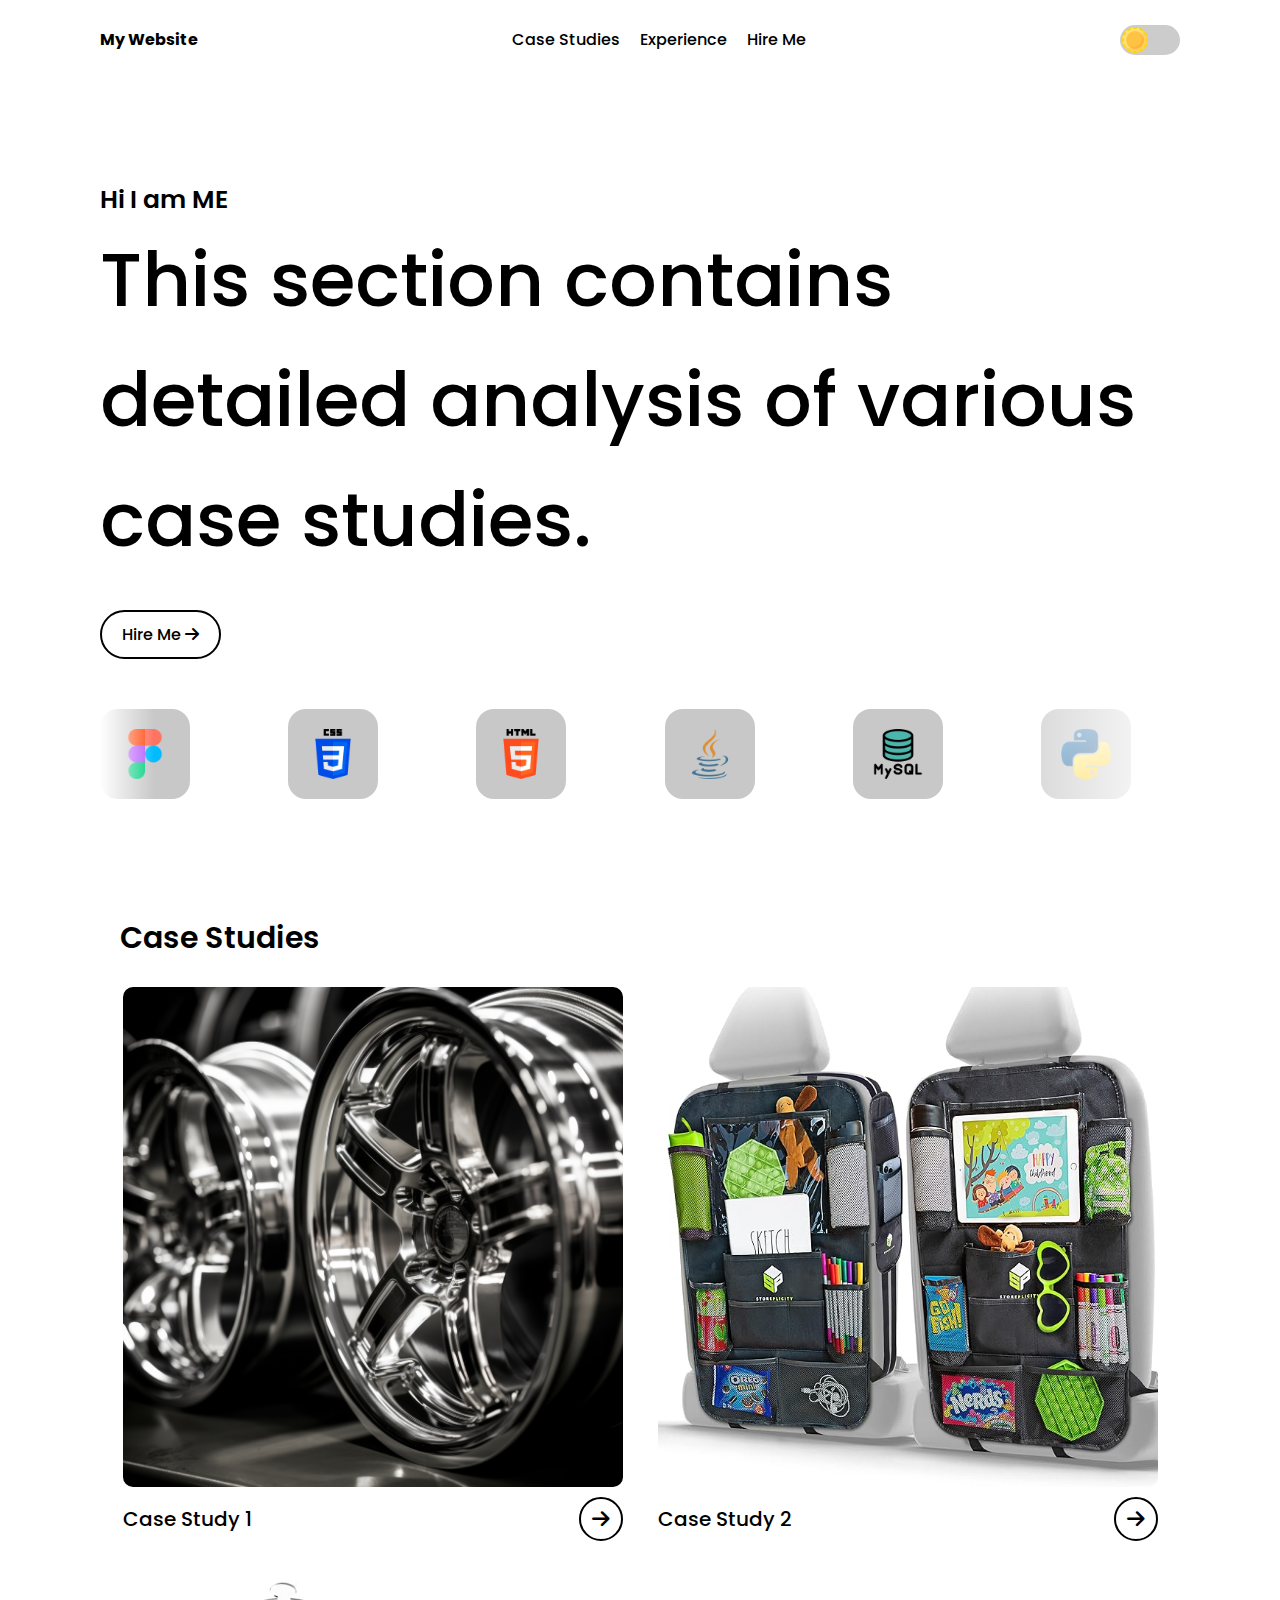
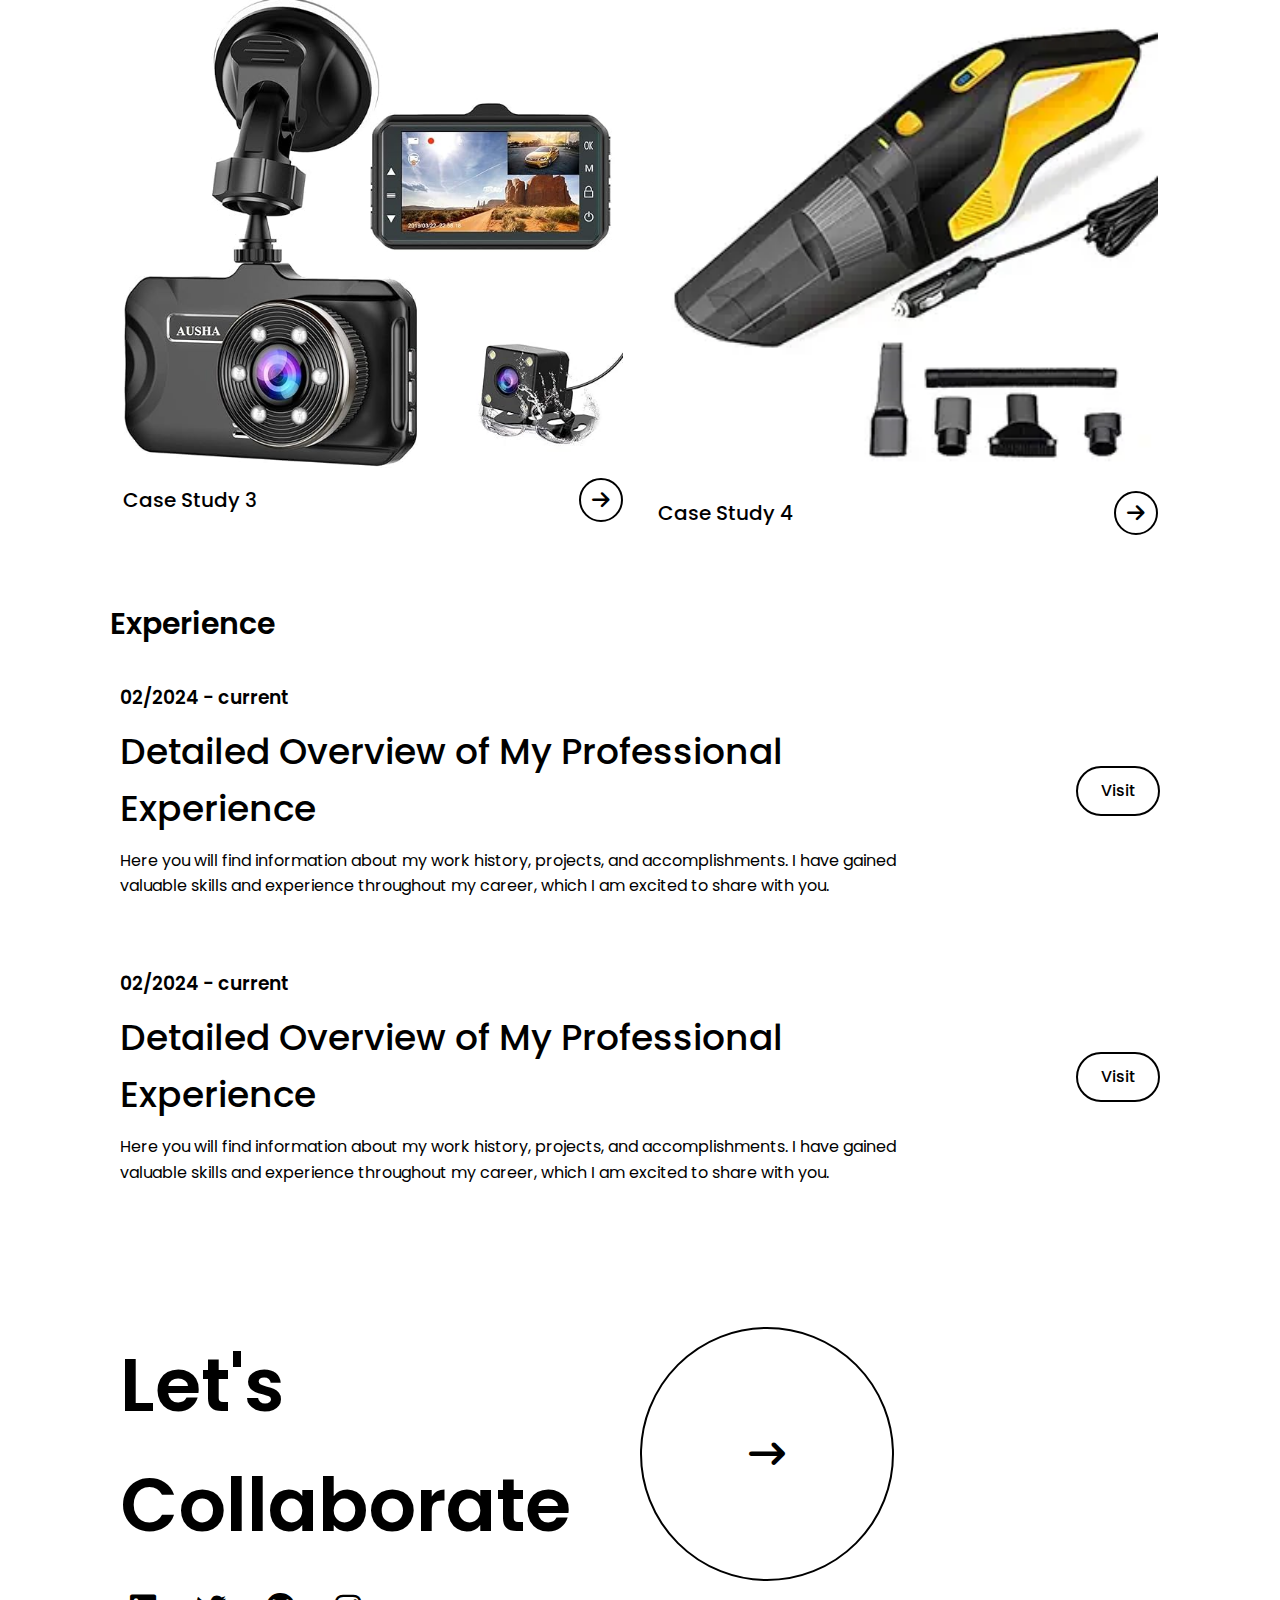
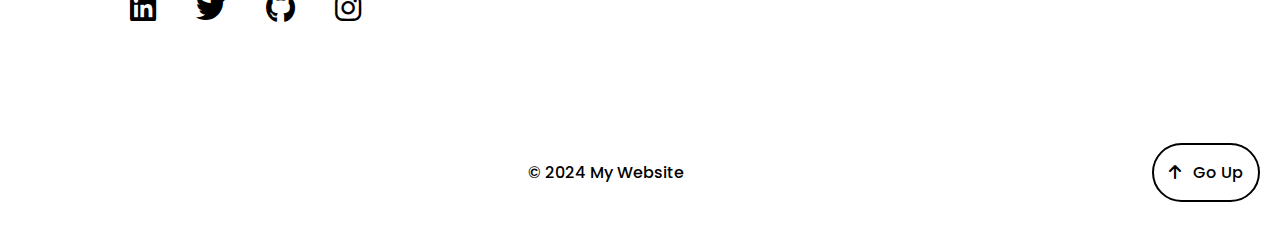
==== index.html @ f8a13e96 "Initial Commit" ====
<!DOCTYPE html>
<html lang="en">
<head>
    <meta charset="UTF-8">
    <meta name="viewport" content="width=device-width, initial-scale=1.0">
    <title>My Website</title>
    <link rel="stylesheet" href="/assets/style.css">
    <!-- Google Fonts -->
    <link rel="preconnect" href="https://fonts.googleapis.com">
    <link rel="preconnect" href="https://fonts.gstatic.com" crossorigin>
    <link href="https://fonts.googleapis.com/css2?family=Poppins:wght@100;200;300;400;500;600;700;800;900&display=swap" rel="stylesheet">
    <!-- Font Awesome -->
    <link rel="stylesheet" href="https://cdnjs.cloudflare.com/ajax/libs/font-awesome/6.0.0-beta3/css/all.min.css">
</head>
<body class="poppins-regular">
    <header>
        <nav>
            <div class="logo-name poppins-bold">
                <p>My Website</p>
            </div>
            <ul>
                <li><a href="/#case-studies" class="poppins-medium">Case Studies</a></li>
                <li><a href="/#experience" class="poppins-medium">Experience</a></li>
                <li><a href="/#hire-me" class="poppins-medium">Hire Me</i></a></li>
            </ul>
            <div class="toggle">
                <input type="checkbox" id="mode-toggle" class="toggle__input">
                <label for="mode-toggle" class="toggle__label"></label>
            </div>
        </nav>
    </header>
    <main class="homepage" id="homepage">
        <!-- Section 1 -->
        <section id="banner" class="banner">
            <h2 class="poppins-semibold">Hi I am ME</h2>
            <h1 class="poppins-medium">This section contains detailed analysis of various case studies.</h1>
            <button>Hire Me  <i class="fas fa-arrow-right"></i></button>
            <div class="carousel">
                <div class="carousel-images">
                    <img src="assets/images/figma.png" alt="Image 1">
                    <img src="assets/images/css-3.png" alt="Image 1">
                    <img src="assets/images/html-5.png" alt="Image 1">
                    <img src="assets/images/java.png" alt="Image 1">
                    <img src="assets/images/mysql.png" alt="Image 1">
                    <img src="assets/images/python.png" alt="Image 1">

                    <!-- duplicate -->
                    <img src="assets/images/figma.png" alt="Image 1">
                    <img src="assets/images/css-3.png" alt="Image 1">
                    <img src="assets/images/html-5.png" alt="Image 1">
                    <img src="assets/images/java.png" alt="Image 1">
                    <img src="assets/images/mysql.png" alt="Image 1">
                    <img src="assets/images/python.png" alt="Image 1">
                </div>
        </section>

        <!-- Section 2 -->
        <section id="case-studies" class="case-studies">
            <h2 class="poppins-semibold">Case Studies</h2>
            <div class="case-study-grid">
                <div class="case-study">
                    <img src="assets/images/Product1.jpg" alt="Case Study 1">
                    <div class="case-study-info">
                        <a href="case-study1.html" class="case-study-link">Case Study 1</a>
                        <a href="case-study1.html" class="case-study-arrow"><i class="fas fa-arrow-right"></i></a>
                    </div>
                </div>
                <div class="case-study">
                    <img src="assets/images/Product2.jpg" alt="Case Study 2">
                    <div class="case-study-info">
                        <a href="case-study2.html" class="case-study-link">Case Study 2</a>
                        <a href="case-study2.html" class="case-study-arrow"><i class="fas fa-arrow-right"></i></a>
                    </div>
                </div>
                <div class="case-study">
                    <img src="assets/images/Product3.jpg" alt="Case Study 3">
                    <div class="case-study-info">
                        <a href="case-study3.html" class="case-study-link">Case Study 3</a>
                        <a href="case-study3.html" class="case-study-arrow"><i class="fas fa-arrow-right"></i></a>
                    </div>
                </div>
                <div class="case-study">
                    <img src="assets/images/Product4.webp" alt="Case Study 4">
                    <div class="case-study-info">
                        <a href="case-study4.html" class="case-study-link">Case Study 4</a>
                        <a href="case-study4.html" class="case-study-arrow"><i class="fas fa-arrow-right"></i></a>
                    </div>
                </div>
            </div>
        </section>
        
        <!-- Section 3 -->
        <section id="experience" class="experience">
            <h2 class="poppins-semibold">Experience</h2>
        
            <!-- Experience 1 -->
            <div class="experience-content">
                <div class="experience-text">
                    <h3 class="poppins-semibold">02/2024 - current</h3>
                    <h1 class="poppins-medium">Detailed Overview of My Professional Experience</h1>
                    <p class="poppins-regular">Here you will find information about my work history, projects, and accomplishments. I have gained valuable skills and experience throughout my career, which I am excited to share with you.</p>
                </div>
                <a href="#visit" class="visit-button">Visit <i class="fas fa-arrow-right"></i></a>
            </div>
        
            <!-- Experience 2 -->
            <div class="experience-content">
                <div class="experience-text">
                    <h3 class="poppins-semibold">02/2024 - current</h3>
                    <h1 class="poppins-medium">Detailed Overview of My Professional Experience</h1>
                    <p class="poppins-regular">Here you will find information about my work history, projects, and accomplishments. I have gained valuable skills and experience throughout my career, which I am excited to share with you.</p>
                </div>
                <a href="#visit" class="visit-button">Visit <i class="fas fa-arrow-right"></i></a>
            </div>
        </section>
        
        <!-- Section 4 -->
        <section id="hire-me">
            <div class="hire-me-container">
                <div class="hire-me-content">
                    <h1 class="poppins-semibold">Let's Collaborate</h1>
                    <div class="social-links">
                        <a href="#" class="social-link"><i class="fab fa-linkedin"></i></a>
                        <a href="#" class="social-link"><i class="fab fa-twitter"></i></a>
                        <a href="#" class="social-link"><i class="fab fa-github"></i></a>
                        <a href="#" class="social-link"><i class="fab fa-instagram"></i></a>
                    </div>
                </div>
                <a href="#contact" class="circle-link">
                    <div class="circle-content">
                        <span class="rotating-arrow"><i class="fa-solid fa-arrow-right-long"></i></span>
                        <span class="hire-me-text">Hire Me</span>
                    </div>
                </a>
            </div>
        </section>

    </main>
    <footer>
        <div class="footer-content">
            <p class="poppins-medium">&copy; 2024 My Website</p>
            <button class="go-up-button" onclick="scrollToTop()">
                <i class="fas fa-arrow-up"></i> Go Up
            </button>
        </div>
    </footer>
    
    <script src="/assets/script.js"></script> 
</body>
</html>
---- assets/style.css ----
:root {
    --background-light: #ffffff;
    --text-light: #000000;
    --background-dark: #000000;
    --text-dark: #ffffff;
    --header-footer-light: #ffffff;
    --header-footer-dark: #000000;
    /* --neutral: rgb(220, 220, 220); */
    --neutral: #C8C8C8;
}

body {
    font-family: 'Poppins', Arial, sans-serif;
    line-height: 1.6;
    margin: 0 auto; /* Corrected margin syntax */
    padding: 0;
    background-color: var(--background-light);
    color: var(--text-light);
    transition: background-color 0.3s ease, color 0.3s ease;
}

body.dark-mode {
    background-color: var(--background-dark);
    color: var(--text-dark);
}

header, footer {
    background-color: var(--header-footer-light);
    color: var(--text-light);
    padding: 20px 0;
    text-align: center;
    transition: background-color 0.3s ease, color 0.3s ease;
}

body.dark-mode header,
body.dark-mode footer {
    background-color: var(--header-footer-dark);
    color: var(--text-dark);
}

nav {
    display: flex;
    align-items: center;
    justify-content: space-between;
    padding: 5px 100px;
}

nav ul {
    list-style: none;
    padding: 0;
    margin: 0;
    display: flex;
}

nav ul li {
    margin: 0 10px;
}

nav ul li a {
    color: var(--text-light);
    text-decoration: none;
    transition: color 0.3s ease;
}

body.dark-mode nav ul li a {
    color: var(--text-dark);
}

.toggle {
    position: relative;
    display: inline-block;
}

.toggle__input {
    display: none;
}

.toggle__label {
    display: block;
    width: 60px;
    height: 30px;
    background-color: #ccc;
    border-radius: 99px;
    cursor: pointer;
    transition: background-color 0.3s ease;
   
}

body.dark-mode .toggle__label {
    background-color: #555;
}

.toggle__label::after {
    content: '';
    position: absolute;
    top: 2px;
    left: 2px;
    width: 26px;
    height: 26px;
    background-color: #ffffff;
    border-radius: 50%;
    transition: left 0.1s ease;
}

.toggle__input:checked + .toggle__label::after {
    left: 32px;
}

/* Footer */
/* footer {
    background-color: var(--header-footer-light);
    color: var(--text-light);
    text-align: center;
    padding: 10px 0;
    bottom: 0;
    width: 100%;
    transition: background-color 0.3s ease, color 0.3s ease;
}

body.dark-mode footer {
    background-color: var(--header-footer-dark);
    color: var(--text-dark);
} */


footer {
    background-color: var(--header-footer-light);
    color: var(--text-light);
    padding: 10px 20px;
    width: 100%;
    transition: background-color 0.3s ease, color 0.3s ease;
    display: flex;
    justify-content: center;
    align-items: center;
}

.footer-content {
    width: 100%;
    display: flex;
    justify-content: space-between;
    align-items: center;
    max-width: 1200px; /* Set a max-width for better layout */
}

p {
    margin: 0;
    flex-grow: 1; /* Allow the text to take up available space */
    text-align: center; /* Center the text within the space */
}

.go-up-button {
    font-family: 'Poppins', sans-serif;
    font-weight: 500;
    font-size: 16px;
    color: var(--text-light); /* Text color */
    background-color: var(--background-light); /* Background color */
    border: 2px solid var(--text-light); /* Border color */
    border-radius: 80px;
    padding: 15px;
    cursor: pointer;
    transition: background-color 0.3s ease, color 0.3s ease, border-color 0.3s ease, transform 0.2s ease;
}

.footer-content i{
    margin-right: 8px; 
}

.go-up-button:hover {
    background-color: var(--text-light); /* Background color on hover */
    color: var(--background-light); /* Text color on hover */
    border-color: var(--text-light); /* Border color on hover */
    transform: scale(1.05);
}

body.dark-mode footer {
    background-color: var(--header-footer-dark);
    color: var(--text-dark);
}

body.dark-mode .go-up-button {
    color: var(--text-dark); /* Text color in dark mode */
    background-color: var(--background-dark); /* Background color in dark mode */
    border: 2px solid var(--text-dark); /* Border color in dark mode */
}

body.dark-mode .go-up-button:hover {
    background-color: var(--text-dark); /* Background color on hover in dark mode */
    color: var(--background-dark); /* Text color on hover in dark mode */
    border-color: var(--text-dark); /* Border color on hover in dark mode */
}

/* Font Styles */
.poppins-thin {
    font-family: "Poppins", sans-serif;
    font-weight: 100;
    font-style: normal;
  }
  
  .poppins-extralight {
    font-family: "Poppins", sans-serif;
    font-weight: 200;
    font-style: normal;
  }
  
  .poppins-light {
    font-family: "Poppins", sans-serif;
    font-weight: 300;
    font-style: normal;
  }
  
  .poppins-regular {
    font-family: "Poppins", sans-serif;
    font-weight: 400;
    font-style: normal;
  }
  
  .poppins-medium {
    font-family: "Poppins", sans-serif;
    font-weight: 500;
    font-style: normal;
  }
  
  .poppins-semibold {
    font-family: "Poppins", sans-serif;
    font-weight: 600;
    font-style: normal;
  }
  
  .poppins-bold {
    font-family: "Poppins", sans-serif;
    font-weight: 700;
    font-style: normal;
  }
  
  .poppins-extrabold {
    font-family: "Poppins", sans-serif;
    font-weight: 800;
    font-style: normal;
  }
  
  .poppins-black {
    font-family: "Poppins", sans-serif;
    font-weight: 900;
    font-style: normal;
  }
  
  .poppins-thin-italic {
    font-family: "Poppins", sans-serif;
    font-weight: 100;
    font-style: italic;
  }
  
  .poppins-extralight-italic {
    font-family: "Poppins", sans-serif;
    font-weight: 200;
    font-style: italic;
  }
  
  .poppins-light-italic {
    font-family: "Poppins", sans-serif;
    font-weight: 300;
    font-style: italic;
  }
  
  .poppins-regular-italic {
    font-family: "Poppins", sans-serif;
    font-weight: 400;
    font-style: italic;
  }
  
  .poppins-medium-italic {
    font-family: "Poppins", sans-serif;
    font-weight: 500;
    font-style: italic;
  }
  
  .poppins-semibold-italic {
    font-family: "Poppins", sans-serif;
    font-weight: 600;
    font-style: italic;
  }
  
  .poppins-bold-italic {
    font-family: "Poppins", sans-serif;
    font-weight: 700;
    font-style: italic;
  }
  
  .poppins-extrabold-italic {
    font-family: "Poppins", sans-serif;
    font-weight: 800;
    font-style: italic;
  }
  
  .poppins-black-italic {
    font-family: "Poppins", sans-serif;
    font-weight: 900;
    font-style: italic;
  }
  

/* Section */

.homepage{
    margin: 50px 100px;
}

/* Banner */
section {
    padding: 50px 0;
}

.banner h2{
    margin: 0;
    font-size: 25px;
}

.banner h1{
    font-size: 75px;
    margin: 0;
    max-height: auto;
}

/* Button Base Styles */
button {
    font-family: 'Poppins', sans-serif;
    font-weight: 500;
    font-size: 16px;
    color: var(--text-light); /* Text color */
    background-color: var(--background-light); /* Background color */
    border: 2px solid var(--text-light); /* Border color */
    border-radius: 50px;
    margin: 30px 0;
    padding: 10px 20px;
    cursor: pointer;
    transition: background-color 0.3s ease, color 0.3s ease, border-color 0.3s ease, transform 0.2s ease;
}

/* Hover and Focus Effects */
button:hover {
    background-color: var(--text-light); /* Background color on hover */
    color: var(--background-light); /* Text color on hover */
    border-color: var(--text-light); /* Border color on hover */
    transform: scale(1.05);
    outline: none; /* Remove default outline on focus */
}

/* Dark Mode Styles */
body.dark-mode button {
    color: var(--text-dark); /* Text color in dark mode */
    background-color: var(--background-dark); /* Background color in dark mode */
    border: 2px solid var(--text-dark); /* Border color in dark mode */
}

body.dark-mode button:hover {
    background-color: var(--text-dark); /* Background color on hover in dark mode */
    color: var(--background-dark); /* Text color on hover in dark mode */
    border-color: var(--text-dark); /* Border color on hover in dark mode */
}

.toggle__label::after {
    content: '';
    position: absolute;
    top: 2px;
    left: 2px;
    width: 26px;
    height: 26px;
    border-radius: 50%;
    transition: left 0.1s ease;
    background-image: url('/assets/images/sun.png'); /* Replace with your image path */
    background-size: cover;
    background-position: center;
    background-color: rgb(255, 213, 0);
}

body.dark-mode .toggle__label::after{
    content: '';
    position: absolute;
    top: 2px;
    left: 2px;
    width: 26px;
    height: 26px;
    border-radius: 50%;
    transition: left 0.1s ease;
    background-image: url('/assets/images/moon.png'); /* Replace with your image path */
    background-size: cover;
    background-position: center;
}

/* Adjust the image when the toggle is checked */
.toggle__input:checked + .toggle__label::after {
    left: 32px;
}

/* Carousel Container */
.carousel {
    position: relative;
    overflow: hidden;
    margin: 20px 0;
    width: 100%;
    max-width: 100%;
    height: 100px; /* Adjust height as needed */
}

/* Carousel Container */
.carousel {
    position: relative;
    overflow: hidden;
    width: 100%;
    height: auto; /* Adjust height as needed */
    overflow-x: hidden;
  mask-image: linear-gradient(
    to right,
    hsl(0 0% 0% / 0),
    hsl(0 0% 0% / 1) 5%,
    hsl(0 0% 0% / 1) 80%,
    hsl(0 0% 0% / 0)
  );
}

/* Carousel Images */
.carousel-images {
    display: flex;
    width: 200%; /* Double the width of the viewport */
    animation: scroll-left 10s linear infinite;
    display: flex;
    justify-content: space-between;
    gap: 20px;
}

/* Individual Image */
.carousel-images img {
    width: 50px; /* Adjust size as needed */
    height: 50px;
    padding: 20px;
    border-radius: 20%;
    background-color: var(--neutral);
}


/* Keyframes for Carousel Animation */
@keyframes scroll-left {
    0% {
        transform: translateX(0);
    }
    100% {
        transform: translateX(-50%);
    }
}


/* Case Studies */

#case-studies {
    padding: 20px;
}

.case-studies h2{
    font-size: 30px;
}

.case-study-grid {
    display: flex;
    flex-wrap: wrap;
    gap: 30px;
    justify-content: space-between;
}

.case-study {
    flex: 1 1 calc(50% - 20px); /* 50% width minus gap */
    display: flex;
    flex-direction: column;
    align-items: center;
    text-align: center;
}

.case-study img {
    width: 100%;
    height: auto;
    border-radius: 10px;
    max-width: 500px; /* Limit image size */
}

.case-study-info {
    display: flex;
    justify-content: space-between;
    align-items: center;
    width: 100%;
    max-width: 500px; /* Ensure the info stays within image boundaries */
    padding: 10px;
}

.case-study-link {
    text-decoration: none;
    color: var(--text-light);
    font-weight: 500;
    font-size: 20px;
}

.case-study-arrow {
    display: inline-flex;
    align-items: center;
    justify-content: center;
    color: var(--text-light); /* Text color */
    background-color: var(--background-light); /* Background color */
    border: 2px solid var(--text-light); /* Border color */
    border-radius: 50px;
    padding: 5px;
    cursor: pointer;
    transition: background-color 0.3s ease, color 0.3s ease, border-color 0.3s ease, transform 0.2s ease;
    width: 30px;
    height: 30px;
    text-decoration: none;
}

.case-study-arrow i {
    font-size: 20px;
}

.case-study-arrow:hover {
    background-color: var(--text-light); /* Background color on hover */
    color: var(--background-light); /* Text color on hover */
    border-color: var(--text-light); /* Border color on hover */
    transform: scale(1.05);
}

/* Dark Mode Styles */
body.dark-mode .case-study-link,
body.dark-mode .case-study-arrow {
    color: var(--text-dark); /* Text color in dark mode */
}

body.dark-mode .case-study-arrow {
    background-color: var(--background-dark); /* Background color in dark mode */
    border-color: var(--text-dark); /* Border color in dark mode */
}

body.dark-mode .case-study-arrow:hover {
    background-color: var(--text-dark); /* Background color on hover in dark mode */
    color: var(--background-dark); /* Text color on hover in dark mode */
    border-color: var(--text-dark); /* Border color on hover in dark mode */
}



/* Experience Section */
#experience {
    padding: 10px;
}

.experience h2 {
    font-size: 30px;
}

.experience-content {
    display: flex;
    justify-content: space-between;
    align-items: center;
    padding: 10px;
    margin-bottom: 50px;
}

.experience-text {
    max-width: 80%; /* Adjust width as needed */
}

.experience-text h3 {
    margin: 0 0 10px 0;
}

.experience-text h1 {
    margin: 0 0 10px 0;
    font-size: 36px;
}

.experience-text p {
    margin: 0;
    text-align: left;
}

.visit-button {
    font-family: 'Poppins', sans-serif;
    font-weight: 500;
    font-size: 16px;
    color: var(--text-light); /* Text color */
    background-color: var(--background-light); /* Background color */
    border: 2px solid var(--text-light); /* Border color */
    border-radius: 80px;
    padding: 10px 20px;
    cursor: pointer;
    text-decoration: none;
    overflow: hidden;
    position: relative;
    width: 40px; /* Initial width */
    transition: width 0.3s ease, background-color 0.3s ease, color 0.3s ease, border-color 0.3s ease;
    text-align: center;
}

.visit-button i {
    position: absolute;
    right: 10px;
    opacity: 0;
    transition: opacity 0.3s ease;
    font-size: 20px;
    text-align: center;
}

.visit-button:hover {
    width: 50px; /* Expanded width */
    text-align: left;
}

.visit-button:hover i {
    opacity: 1;
    padding-top: 2px;
}

.visit-button:hover {
    background-color: var(--text-light); /* Background color on hover */
    color: var(--background-light); /* Text color on hover */
    border-color: var(--text-light); /* Border color on hover */
    transform: scale(1.05);
}

/* Dark Mode Styles */
body.dark-mode .visit-button {
    color: var(--text-dark); /* Text color in dark mode */
    background-color: var(--background-dark); /* Background color in dark mode */
    border: 2px solid var(--text-dark); /* Border color in dark mode */
}

body.dark-mode .visit-button:hover {
    background-color: var(--text-dark); /* Background color on hover in dark mode */
    color: var(--background-dark); /* Text color on hover in dark mode */
    border-color: var(--text-dark); /* Border color on hover in dark mode */
}


/* Hire Me Section */

#hire-me {
    padding: 20px;
    display: flex;
    justify-content: space-between;
    align-items: center;
}

.hire-me-container {
    display: flex;
    justify-content: flex-start;
    align-items: center;
    width: 100%;
}

.hire-me-content {
    max-width: 50%;
}

.hire-me-content h1 {
    margin-bottom: 20px;
    font-size: 75px;
}


.social-links {
    display: flex;
    gap: 30px;
}

.social-link {
    font-size: 30px;
    color: var(--text-light);
    transition: color 0.3s ease;
    padding-left: 10px;
}

.social-link:hover {
    color: var(--neutral);
}

/* Circle Link */
.circle-link {
    position: relative;
    width: 250px;
    height: 250px;
    border-radius: 50%;
    border: 2px solid var(--text-light);
    display: flex;
    align-items: center;
    justify-content: center;
    overflow: hidden;
    transition: all 0.1s ease;
    text-decoration: none;
}

.circle-content {
    position: relative;
    width: 100%;
    height: 100%;
    display: flex;
    align-items: center;
    justify-content: center;
}

.rotating-arrow {
    font-size: 36px;
    color: var(--text-light);
    animation: rotate 5s linear infinite;
    transition: opacity 0.3s ease;
}

.hire-me-text {
    position: absolute;
    font-size: 24px;
    color: var(--text-light);
    opacity: 0;
    transition: opacity 0.3s ease;
}

.circle-link:hover .rotating-arrow {
    opacity: 0;
    animation: none;
}

.circle-link:hover {
    cursor: e-resize; /* Change cursor to east-resize on hover */
}

.circle-link:hover .hire-me-text {
    opacity: 1;
}

/* Keyframes for rotating animation */
@keyframes rotate {
    from {
        transform: rotate(0deg);
    }
    to {
        transform: rotate(360deg);
    }
}

/* Dark Mode Styles */
body.dark-mode .social-link,
body.dark-mode .circle-link,
body.dark-mode .rotating-arrow,
body.dark-mode .hire-me-text {
    color: var(--text-dark);
    border-color: var(--text-dark);
}

body.dark-mode .social-link:hover{
    color:var(--neutral);
}



/* Case Study Pages */

.case-study-details-page{
    margin: 50px 100px;
}

/* Base Styles for Back Button */
.back-button {
    top: 80px; /* Adjust to position below the header */
    z-index: 1000; /* Ensure it stays above other content */
}

.back-link {
    display: flex; /* Use flexbox for alignment */
    align-items: center; /* Center the icon and text vertically */
    font-family: 'Poppins', sans-serif; /* Ensure font consistency */
    font-weight: 500; /* Font weight */
    font-size: 16px; /* Font size */
    color: rgb(156, 153, 153); /* Text color */
    text-decoration: none; /* Remove underline from the link */
    transition: color 0.3s ease; /* Smooth transition for color change */
}

.back-link:hover {
    color: var(--background-dark); /* Text color on hover */
}

.back-link i {
    margin-right: 8px; /* Space between the icon and text */
}

body.dark-mode .back-link:hover{
    color: var(--text-dark);
}

/* Base Styles */

#case-study-details {
    text-align: left; /* Center-align text content */
    max-width: auto; /* Limit the width for better readability */
    margin: 0 auto; /* Center the section horizontally */
}

/* Title */
#case-study-details h1 {
    font-size: 40px; /* Adjust font size */
    color: #000000; /* Dark gray color */
    margin-bottom: 30px; /* Space below the title */
}

/* Paragraph */
#case-study-details p {
    font-size: 20px; /* Adjust font size */
    color: #000000; /* Medium gray color */
    line-height: 1.6; /* Improve readability */
    margin-bottom: 30px; /* Space below the paragraph */
    text-align: left;
}


/* Image */
#case-study-details img {
    width: 100%; /* Full width */
    height: 500px; /* Maintain aspect ratio */
    border-radius: 20px; /* Rounded corners */
    margin-top: 100px; /* Space above the image */
    box-shadow: 0px 4px 10px rgba(0, 0, 0, 0.1); /* Subtle box shadow */
    border-radius: 50px;
    /* padding: 20px; */
   object-fit: fill;
}

/* Dark Mode Styles */
body.dark-mode .case-study-details {
    color: var(--text-dark); /* Light text color in dark mode */
}

/* Dark Mode Styles */
body.dark-mode #case-study-details h1 {
    color: #ffffff; /* White color for dark mode */
}

body.dark-mode #case-study-details p {
    color: #e0e0e0; /* Light gray color for dark mode */
}

/* Case Study Visit BUTTON */
.case-study-visit-button {
    font-family: 'Poppins', sans-serif;
    font-weight: 500;
    font-size: 16px;
    color: var(--text-light); /* Initial text color */
    background-color: var(--background-light); /* Initial background color */
    border: 2px solid var(--text-light); /* Initial border color */
    border-radius: 80px;
    padding: 10px 20px;
    cursor: pointer;
    text-decoration: none;
    overflow: hidden;
    position: absolute;
    width: 70px;/* Initial width for visibility of text */
    transition: width 0.3s ease, background-color 0.3s ease, color 0.3s ease, border-color 0.3s ease;
    text-align: center;
  }
  
  .case-study-visit-button i {
    position: absolute;
    right: 10px;
    opacity: 0; /* Initial opacity */
    transition: opacity 0.3s ease;
    font-size: 20px;
    text-align: center;
    margin-top: 2px;
  }
  
  .case-study-visit-button:hover {
    width: 100px; /* Expanded width on hover */
    text-align: left;
    background-color: var(--text-light); /* Background color on hover */
    color: var(--background-light); /* Text color on hover */
    border-color: var(--text-light); /* Border color on hover */
    transform: scale(1.05); /* Slight scaling effect */
  }
  
  .case-study-visit-button:hover i {
    opacity: 1; /* Show icon on hover */
    right: 15px; /* Ensure icon moves slightly */
  }
  
  /* Dark Mode Styles */
  body.dark-mode .case-study-visit-button {
    color: var(--text-dark); /* Text color in dark mode */
    background-color: var(--background-dark); /* Background color in dark mode */
    border: 2px solid var(--text-dark); /* Border color in dark mode */
  }
  
  body.dark-mode .case-study-visit-button:hover {
    background-color: var(--text-dark); /* Background color on hover in dark mode */
    color: var(--background-dark); /* Text color on hover in dark mode */
    border-color: var(--text-dark); /* Border color on hover in dark mode */
  }
  

  /********* Problem Statement && Solution && Result *********/

  #cs-problem-statement ,
  #cs-solution,
  #cs-result{
    display: flex;
    justify-content: space-between; /* Distribute space between h2 and p */
    gap: 20px; /* Add gap between elements if needed */
}

#cs-problem-statement h2,
#cs-solution h2,
#cs-result h2{
    font-size: 24px; /* Adjust font size as needed */
    color: #000000; /* Text color */
    margin: 0; /* Remove default margin */
}

#cs-problem-statement p ,
#cs-solution p,
#cs-result p{
    font-size: 16px; /* Adjust font size as needed */
    color: #333333; /* Text color */
    margin: 0; /* Remove default margin */
    max-width: 70%; /* Adjust width as needed */
    text-align: left; /* Align text to the right */
}

/* Dark Mode Styles */
body.dark-mode #cs-problem-statement h2 ,
body.dark-mode #cs-solution h2,
body.dark-mode #cs-result h2{
    color: #ffffff; /* White color for dark mode */
}

body.dark-mode #cs-problem-statement p ,
body.dark-mode #cs-solution p,
body.dark-mode #cs-result p{
    color: #e0e0e0; /* Light gray color for dark mode */
}

/* Images */

#cs-images {
    display: flex; /* Use flexbox for layout */
    justify-content: center; /* Center the images horizontally */
    align-items: center; /* Center the images vertically */
    padding: 50px; /* Add padding around the section */
}

.image-container {
    display: flex; /* Use flexbox for layout */
    gap: 20px; /* Space between images */
}

.cs-image {
    width: 500px; /* Ensure the images are responsive */
    max-width: 100%; /* Limit the maximum width of each image */
    height: 500px; /* Maintain aspect ratio */
    border-radius: 50px; /* Optional: add rounded corners */
    object-fit: cover; /* Cover the image area */
    /* padding: 20px; */
    box-shadow: 0 4px 8px rgba(0, 0, 0, 0.2); /* Add shading */
    transition: box-shadow 0.3s ease; /* Smooth transition for hover effect */
}

/* Dark Mode Styles */
body.dark-mode #cs-images .cs-image {
    filter: brightness(0.8); /* Optional: adjust brightness for dark mode */
    box-shadow: 0 4px 8px rgba(255, 255, 255, 0.2); /* Adjust shading for dark mode */
}

/* Optional: Hover Effect */
.cs-image:hover {
    box-shadow: 0 8px 16px rgba(0, 0, 0, 0.3); /* Enhance shading on hover */
}


/* Imagery */

#cs-imagery {
    display: flex;
    justify-content: space-between; /* Distribute space between h2 and p */
    gap: 20px; /* Add gap between elements if needed */

}

#cs-imagery .content-container {
    display: flex; /* Flexbox for horizontal layout */
    justify-content: space-between;
    width: 100%; /* Ensure the container uses full width */
}

#cs-imagery h2 {
    font-size: 24px; /* Adjust font size */
    color: #000000; /* Dark gray color */
    margin: 0; /* Remove default margin */
    width: 25%; /* Adjust width for positioning */
}

#cs-imagery .text-container {
    display: flex; /* Flexbox for vertical layout */
    flex-direction: column; /* Stack p tags vertically */
    gap: 20px; /* Space between p tags */
    width: 70%; /* Adjust width for positioning */
}

#cs-imagery p {
    font-size: 16px; /* Adjust font size */
    color: #000000; /* Medium gray color */
    line-height: 1.6; /* Improve readability */
    margin: 0; /* Remove default margin */
    text-align: left; /* Align text to the left */
    max-width: 100%; /* Adjust width as needed */
    text-align: left; /* Align text to the right */
}

/* Dark Mode Styles */
body.dark-mode #cs-imagery h2 {
    color: #ffffff; /* Light color for dark mode */
}

body.dark-mode #cs-imagery p {
    color: #dddddd; /* Light gray color for dark mode */
}


/* Media Queries */
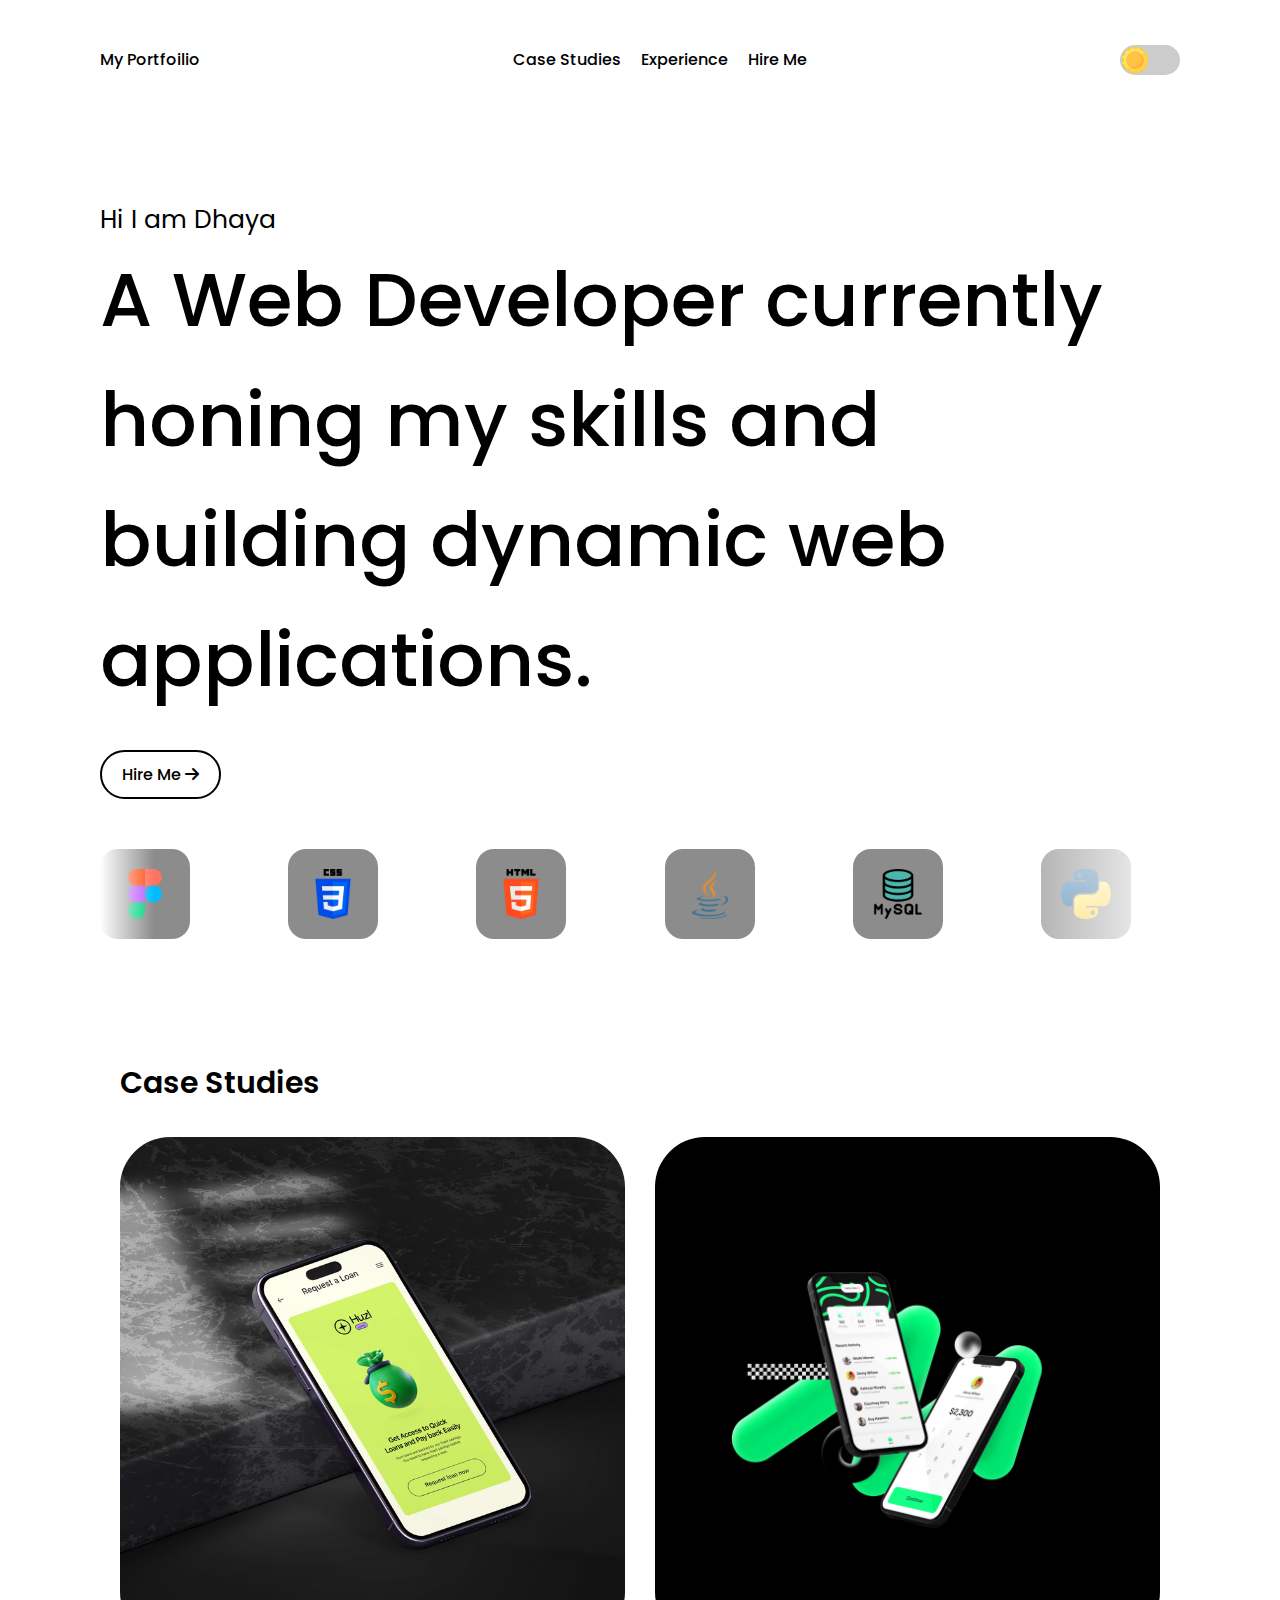
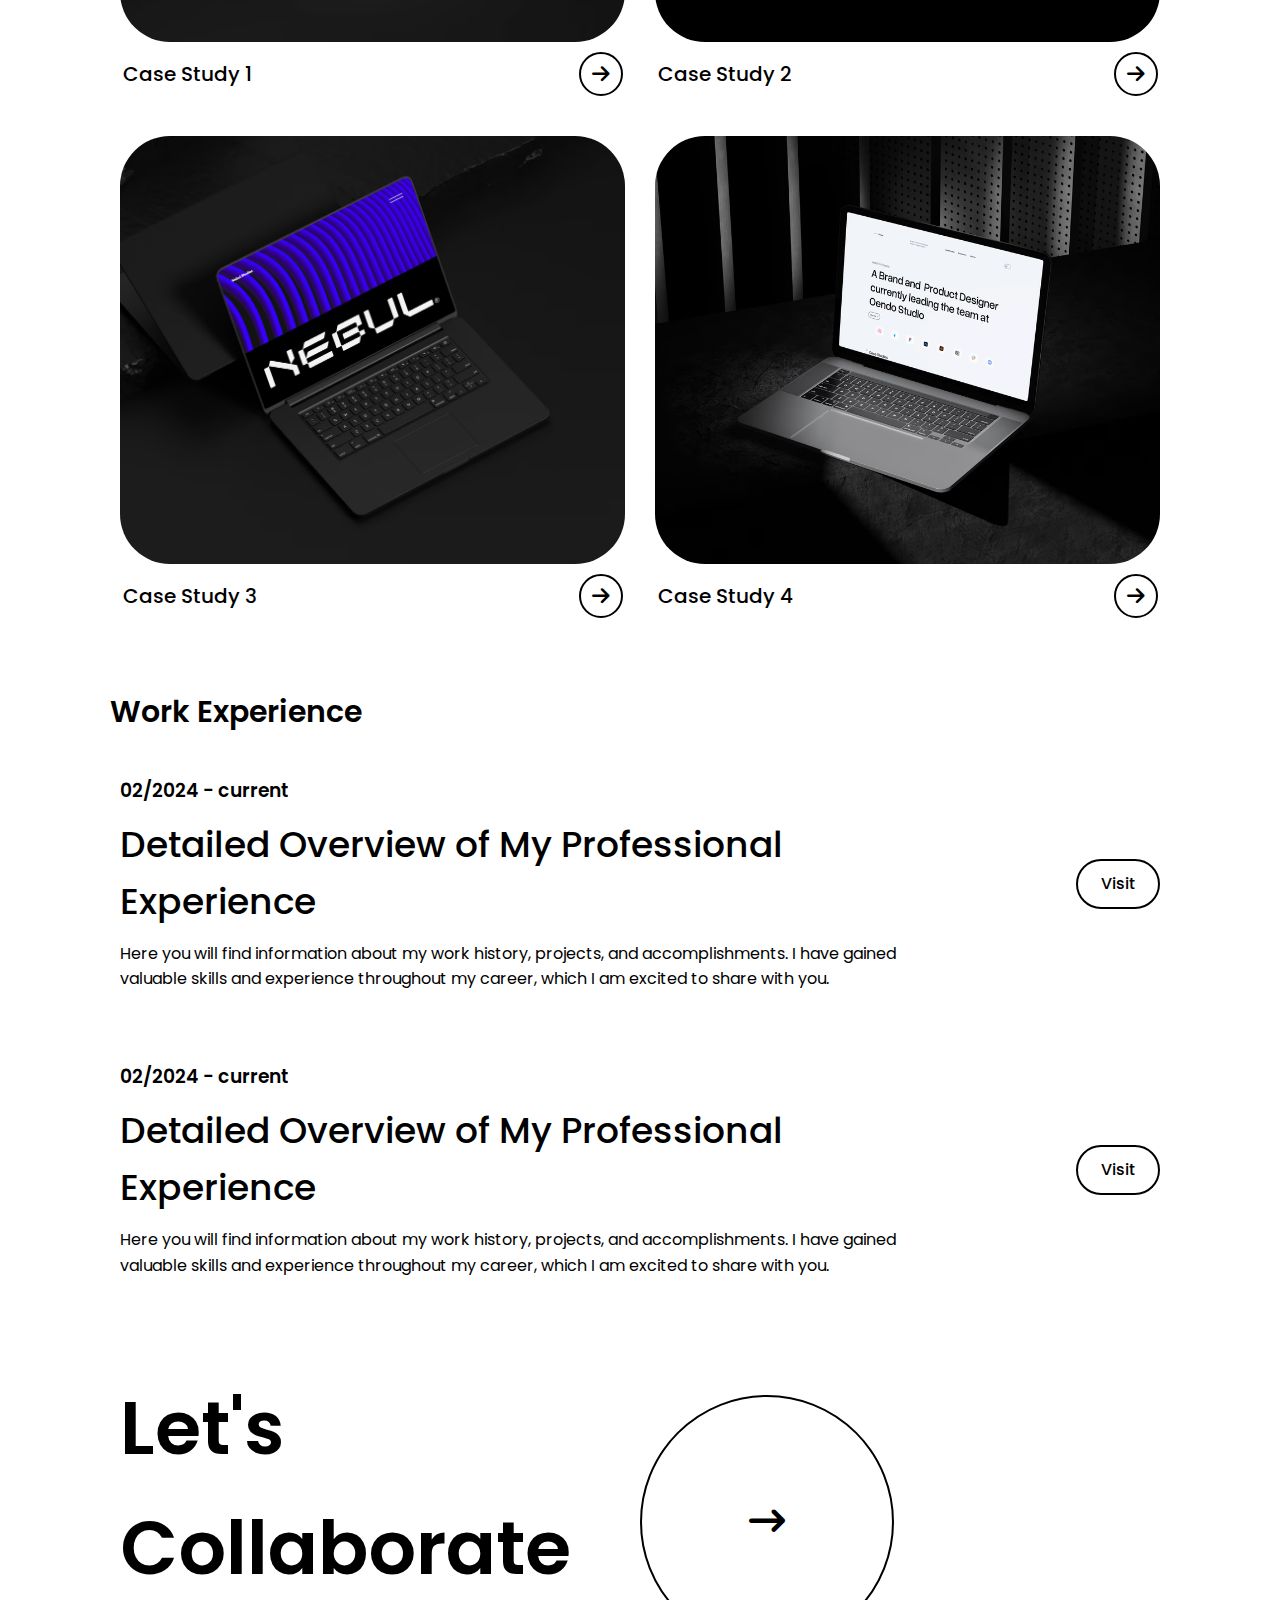
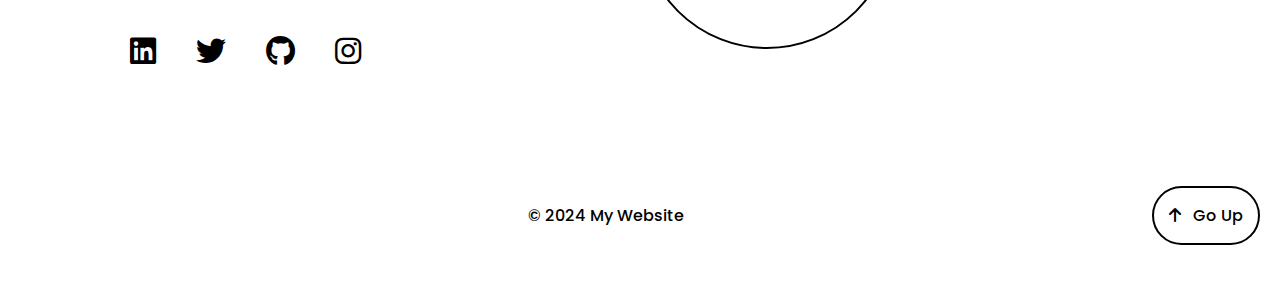
==== commit ef3b7a06: "Updated model images and CSS" ====
--- a/index.html
+++ b/index.html
@@ -3,7 +3,7 @@
 <head>
     <meta charset="UTF-8">
     <meta name="viewport" content="width=device-width, initial-scale=1.0">
-    <title>My Website</title>
+    <title>Portfoilio Website</title>
     <link rel="stylesheet" href="/assets/style.css">
     <!-- Google Fonts -->
     <link rel="preconnect" href="https://fonts.googleapis.com">
@@ -16,7 +16,7 @@
     <header>
         <nav>
             <div class="logo-name poppins-bold">
-                <p>My Website</p>
+                <p>My Portfoilio</p>
             </div>
             <ul>
                 <li><a href="/#case-studies" class="poppins-medium">Case Studies</a></li>
@@ -32,8 +32,8 @@
     <main class="homepage" id="homepage">
         <!-- Section 1 -->
         <section id="banner" class="banner">
-            <h2 class="poppins-semibold">Hi I am ME</h2>
-            <h1 class="poppins-medium">This section contains detailed analysis of various case studies.</h1>
+            <h2 class="poppins-regular">Hi I am Dhaya</h2>
+            <h1 class="poppins-medium">A Web Developer currently honing my skills and building dynamic web applications.</h1>
             <button>Hire Me  <i class="fas fa-arrow-right"></i></button>
             <div class="carousel">
                 <div class="carousel-images">
@@ -59,28 +59,28 @@
             <h2 class="poppins-semibold">Case Studies</h2>
             <div class="case-study-grid">
                 <div class="case-study">
-                    <img src="assets/images/Product1.jpg" alt="Case Study 1">
+                    <img src="assets/images/case-study/case study 1.avif" alt="Case Study 1">
                     <div class="case-study-info">
                         <a href="case-study1.html" class="case-study-link">Case Study 1</a>
                         <a href="case-study1.html" class="case-study-arrow"><i class="fas fa-arrow-right"></i></a>
                     </div>
                 </div>
                 <div class="case-study">
-                    <img src="assets/images/Product2.jpg" alt="Case Study 2">
+                    <img src="assets/images/case-study/case study 2.avif" alt="Case Study 2">
                     <div class="case-study-info">
                         <a href="case-study2.html" class="case-study-link">Case Study 2</a>
                         <a href="case-study2.html" class="case-study-arrow"><i class="fas fa-arrow-right"></i></a>
                     </div>
                 </div>
                 <div class="case-study">
-                    <img src="assets/images/Product3.jpg" alt="Case Study 3">
+                    <img src="assets/images/case-study/case study 3.avif" alt="Case Study 3">
                     <div class="case-study-info">
                         <a href="case-study3.html" class="case-study-link">Case Study 3</a>
                         <a href="case-study3.html" class="case-study-arrow"><i class="fas fa-arrow-right"></i></a>
                     </div>
                 </div>
                 <div class="case-study">
-                    <img src="assets/images/Product4.webp" alt="Case Study 4">
+                    <img src="assets/images/case-study/case study 4.avif" alt="Case Study 4">
                     <div class="case-study-info">
                         <a href="case-study4.html" class="case-study-link">Case Study 4</a>
                         <a href="case-study4.html" class="case-study-arrow"><i class="fas fa-arrow-right"></i></a>
@@ -91,7 +91,7 @@
         
         <!-- Section 3 -->
         <section id="experience" class="experience">
-            <h2 class="poppins-semibold">Experience</h2>
+            <h2 class="poppins-semibold">Work Experience</h2>
         
             <!-- Experience 1 -->
             <div class="experience-content">
--- a/assets/style.css
+++ b/assets/style.css
@@ -1,3 +1,18 @@
+
+*{
+    margin: 0;
+    padding: 0;
+    text-decoration: none;
+    border: none;
+    outline: none;
+    scroll-behavior: smooth;
+    font-optical-sizing: auto;
+    font-weight: 500;
+    font-style: normal;
+    font-family: 'Poppins', sans-serif; 
+}
+
+
 :root {
     --background-light: #ffffff;
     --text-light: #000000;
@@ -6,7 +21,17 @@
     --header-footer-light: #ffffff;
     --header-footer-dark: #000000;
     /* --neutral: rgb(220, 220, 220); */
-    --neutral: #C8C8C8;
+    --neutral: #8c8c8c;
+}
+
+html{
+    /* font-size: 62.5%; */
+    overflow-x: hidden;
+}
+
+h1,h2,h3,h4,h5,h6{
+    margin: 0;
+    padding: 0;
 }
 
 body {
@@ -24,6 +49,10 @@
     color: var(--text-dark);
 }
 
+header{
+    margin-top: 20px;
+}
+
 header, footer {
     background-color: var(--header-footer-light);
     color: var(--text-light);
@@ -62,8 +91,16 @@
     transition: color 0.3s ease;
 }
 
+nav ul li a:hover{
+    color:var(--neutral)
+}
+
 body.dark-mode nav ul li a {
     color: var(--text-dark);
+}
+
+body.dark-mode nav ul li a:hover {
+    color: var(--neutral);
 }
 
 .toggle {
@@ -457,6 +494,7 @@
 
 .case-studies h2{
     font-size: 30px;
+    margin: 30px 0 30px 0;
 }
 
 .case-study-grid {
@@ -475,10 +513,18 @@
 }
 
 .case-study img {
+    /* width: 100%;
+    height: 500px;
+    border-radius: 30px;
+    object-fit: fill; */
+
+    display: block;
     width: 100%;
-    height: auto;
-    border-radius: 10px;
-    max-width: 500px; /* Limit image size */
+    height: 100%;
+    border-radius: 50px;
+    object-position: center center;
+    object-fit: cover;
+    image-rendering: auto;
 }
 
 .case-study-info {
@@ -495,6 +541,11 @@
     color: var(--text-light);
     font-weight: 500;
     font-size: 20px;
+}
+
+.case-study-link:hover,
+body.dark-mode .case-study-link:hover{
+    color: var(--neutral);
 }
 
 .case-study-arrow {
@@ -550,6 +601,7 @@
 
 .experience h2 {
     font-size: 30px;
+    margin: 30px 0 30px 0;
 }
 
 .experience-content {
@@ -712,10 +764,11 @@
 .hire-me-text {
     position: absolute;
     font-size: 24px;
-    color: var(--text-light);
+    color: var(--text-dark);
     opacity: 0;
     transition: opacity 0.3s ease;
 }
+
 
 .circle-link:hover .rotating-arrow {
     opacity: 0;
@@ -724,6 +777,7 @@
 
 .circle-link:hover {
     cursor: e-resize; /* Change cursor to east-resize on hover */
+    background-color: var(--background-dark);
 }
 
 .circle-link:hover .hire-me-text {
@@ -743,8 +797,7 @@
 /* Dark Mode Styles */
 body.dark-mode .social-link,
 body.dark-mode .circle-link,
-body.dark-mode .rotating-arrow,
-body.dark-mode .hire-me-text {
+body.dark-mode .rotating-arrow{
     color: var(--text-dark);
     border-color: var(--text-dark);
 }
@@ -753,29 +806,36 @@
     color:var(--neutral);
 }
 
-
+body.dark-mode .circle-link:hover {
+    cursor: e-resize;
+    background-color: var(--background-light);
+}
+
+body.dark-mode .hire-me-text{
+    color: var(--text-light);
+}
 
 /* Case Study Pages */
 
 .case-study-details-page{
-    margin: 50px 100px;
+    margin: 10px 100px;
 }
 
 /* Base Styles for Back Button */
+
 .back-button {
-    top: 80px; /* Adjust to position below the header */
-    z-index: 1000; /* Ensure it stays above other content */
+    /* top: 80px;  */
+    z-index: 1000; 
+    margin-bottom: 50px;
 }
 
 .back-link {
-    display: flex; /* Use flexbox for alignment */
-    align-items: center; /* Center the icon and text vertically */
-    font-family: 'Poppins', sans-serif; /* Ensure font consistency */
-    font-weight: 500; /* Font weight */
-    font-size: 16px; /* Font size */
-    color: rgb(156, 153, 153); /* Text color */
-    text-decoration: none; /* Remove underline from the link */
-    transition: color 0.3s ease; /* Smooth transition for color change */
+    /* display: flex;  */
+    align-items: center; 
+    font-size: 16px; 
+    color: rgb(156, 153, 153);  
+    transition: color 0.3s ease;
+
 }
 
 .back-link:hover {
@@ -783,7 +843,7 @@
 }
 
 .back-link i {
-    margin-right: 8px; /* Space between the icon and text */
+    margin-right: 5px; /* Space between the icon and text */
 }
 
 body.dark-mode .back-link:hover{
@@ -817,14 +877,23 @@
 
 /* Image */
 #case-study-details img {
-    width: 100%; /* Full width */
-    height: 500px; /* Maintain aspect ratio */
-    border-radius: 20px; /* Rounded corners */
-    margin-top: 100px; /* Space above the image */
-    box-shadow: 0px 4px 10px rgba(0, 0, 0, 0.1); /* Subtle box shadow */
+    /* width: 100%; 
+    height: 500px; 
+    border-radius: 20px; 
+    margin-top: 100px;
+    box-shadow: 0px 4px 10px rgba(0, 0, 0, 0.1); 
     border-radius: 50px;
-    /* padding: 20px; */
-   object-fit: fill;
+   object-fit: fill; */
+
+
+   display: block;
+    width: 100%;
+    height: 500px;
+    margin-top: 150px;
+    border-radius: 50px;
+    object-position: center center;
+    object-fit: cover;
+    image-rendering: auto;
 }
 
 /* Dark Mode Styles */
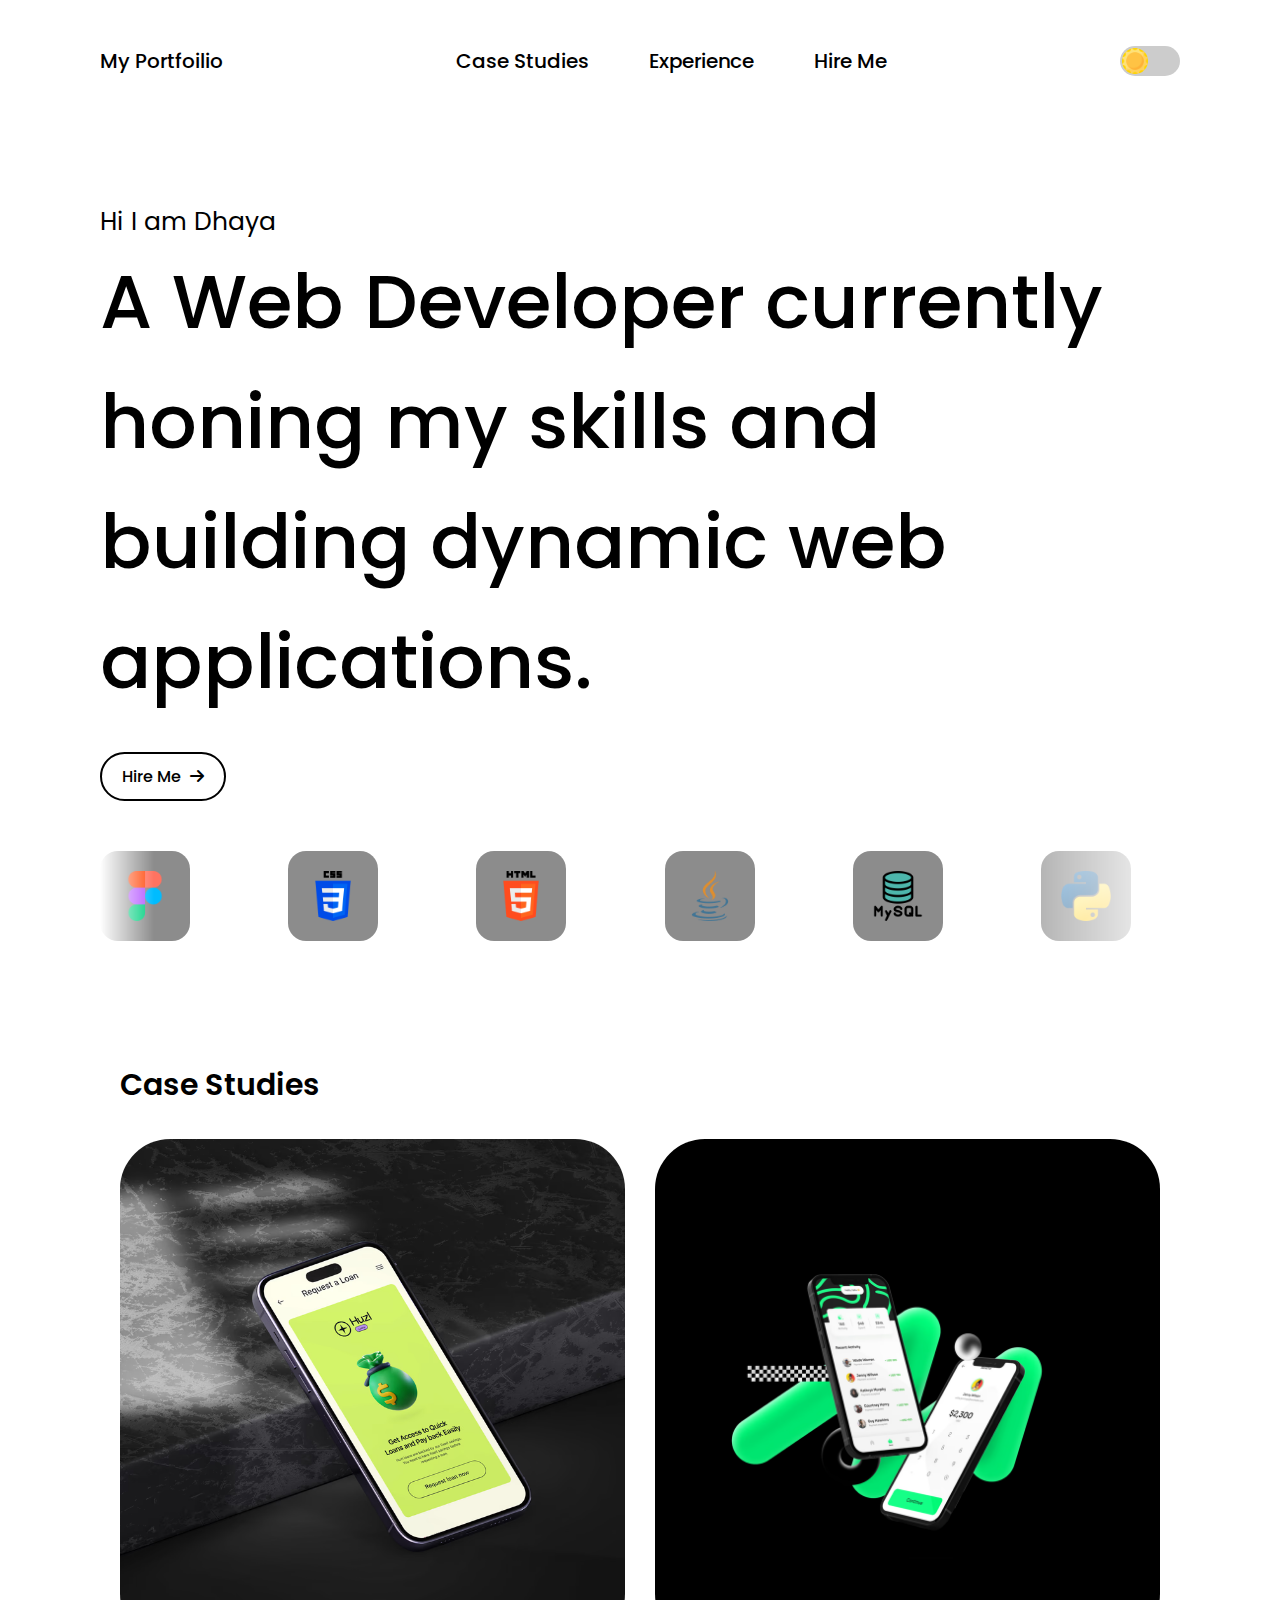
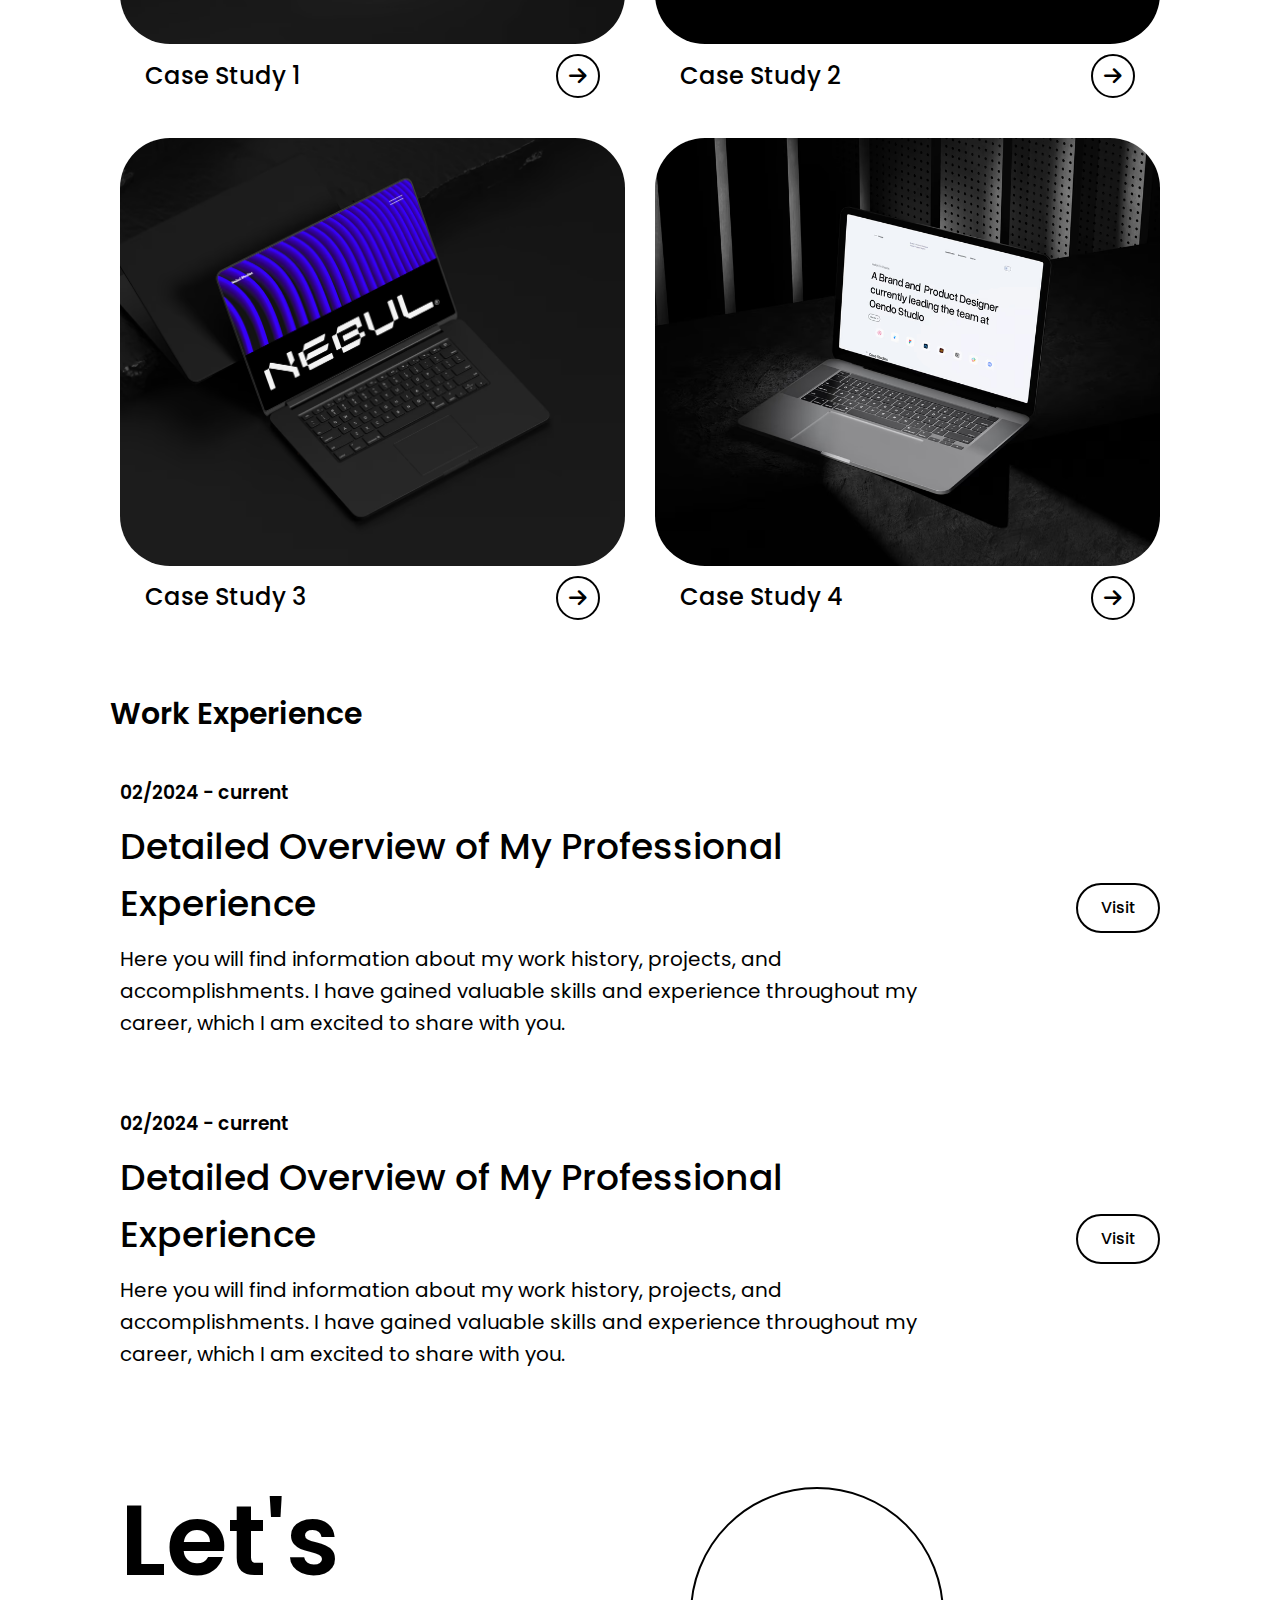
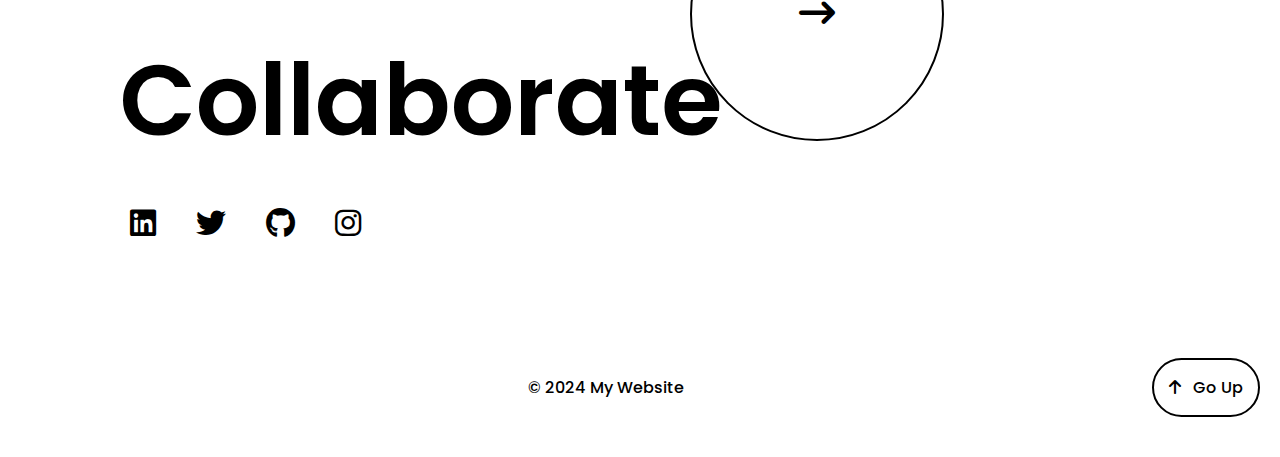
==== commit d59128fb: "Update index.html" ====
--- a/index.html
+++ b/index.html
@@ -34,7 +34,7 @@
         <section id="banner" class="banner">
             <h2 class="poppins-regular">Hi I am Dhaya</h2>
             <h1 class="poppins-medium">A Web Developer currently honing my skills and building dynamic web applications.</h1>
-            <button>Hire Me  <i class="fas fa-arrow-right"></i></button>
+            <a href="#" alt="Hire Me Button"><button class="hire-me-button" id="hire-me-button">Hire Me  <i class="fas fa-arrow-right"></i></button> </a>
             <div class="carousel">
                 <div class="carousel-images">
                     <img src="assets/images/figma.png" alt="Image 1">
--- a/assets/style.css
+++ b/assets/style.css
@@ -72,6 +72,7 @@
     align-items: center;
     justify-content: space-between;
     padding: 5px 100px;
+    font-size: 20px;
 }
 
 nav ul {
@@ -82,7 +83,7 @@
 }
 
 nav ul li {
-    margin: 0 10px;
+    margin: 0 30px;
 }
 
 nav ul li a {
@@ -371,6 +372,10 @@
     padding: 10px 20px;
     cursor: pointer;
     transition: background-color 0.3s ease, color 0.3s ease, border-color 0.3s ease, transform 0.2s ease;
+}
+
+.hire-me-button i{
+    margin-left: 5px;
 }
 
 /* Hover and Focus Effects */
@@ -494,7 +499,7 @@
 
 .case-studies h2{
     font-size: 30px;
-    margin: 30px 0 30px 0;
+     margin: 30px 0 30px 0;
 }
 
 .case-study-grid {
@@ -505,7 +510,7 @@
 }
 
 .case-study {
-    flex: 1 1 calc(50% - 20px); /* 50% width minus gap */
+    flex: 1 1 calc(50% - 30px); /* 50% width minus gap */
     display: flex;
     flex-direction: column;
     align-items: center;
@@ -531,8 +536,8 @@
     display: flex;
     justify-content: space-between;
     align-items: center;
-    width: 100%;
-    max-width: 500px; /* Ensure the info stays within image boundaries */
+    width: 90%;
+    max-width: 100%; /* Ensure the info stays within image boundaries */
     padding: 10px;
 }
 
@@ -540,7 +545,7 @@
     text-decoration: none;
     color: var(--text-light);
     font-weight: 500;
-    font-size: 20px;
+    font-size: 24px;
 }
 
 .case-study-link:hover,
@@ -628,6 +633,7 @@
 .experience-text p {
     margin: 0;
     text-align: left;
+    font-size: 20px;
 }
 
 .visit-button {
@@ -702,6 +708,7 @@
     justify-content: flex-start;
     align-items: center;
     width: 100%;
+    gap: 50px;
 }
 
 .hire-me-content {
@@ -710,7 +717,7 @@
 
 .hire-me-content h1 {
     margin-bottom: 20px;
-    font-size: 75px;
+    font-size: 100px;
 }
 
 
@@ -743,6 +750,7 @@
     overflow: hidden;
     transition: all 0.1s ease;
     text-decoration: none;
+    margin-bottom: 80px;
 }
 
 .circle-content {
@@ -815,6 +823,8 @@
     color: var(--text-light);
 }
 
+
+
 /* Case Study Pages */
 
 .case-study-details-page{
@@ -860,7 +870,7 @@
 
 /* Title */
 #case-study-details h1 {
-    font-size: 40px; /* Adjust font size */
+    font-size: 36px; /* Adjust font size */
     color: #000000; /* Dark gray color */
     margin-bottom: 30px; /* Space below the title */
 }
@@ -988,7 +998,7 @@
 #cs-problem-statement p ,
 #cs-solution p,
 #cs-result p{
-    font-size: 16px; /* Adjust font size as needed */
+    font-size: 18px; /* Adjust font size as needed */
     color: #333333; /* Text color */
     margin: 0; /* Remove default margin */
     max-width: 70%; /* Adjust width as needed */
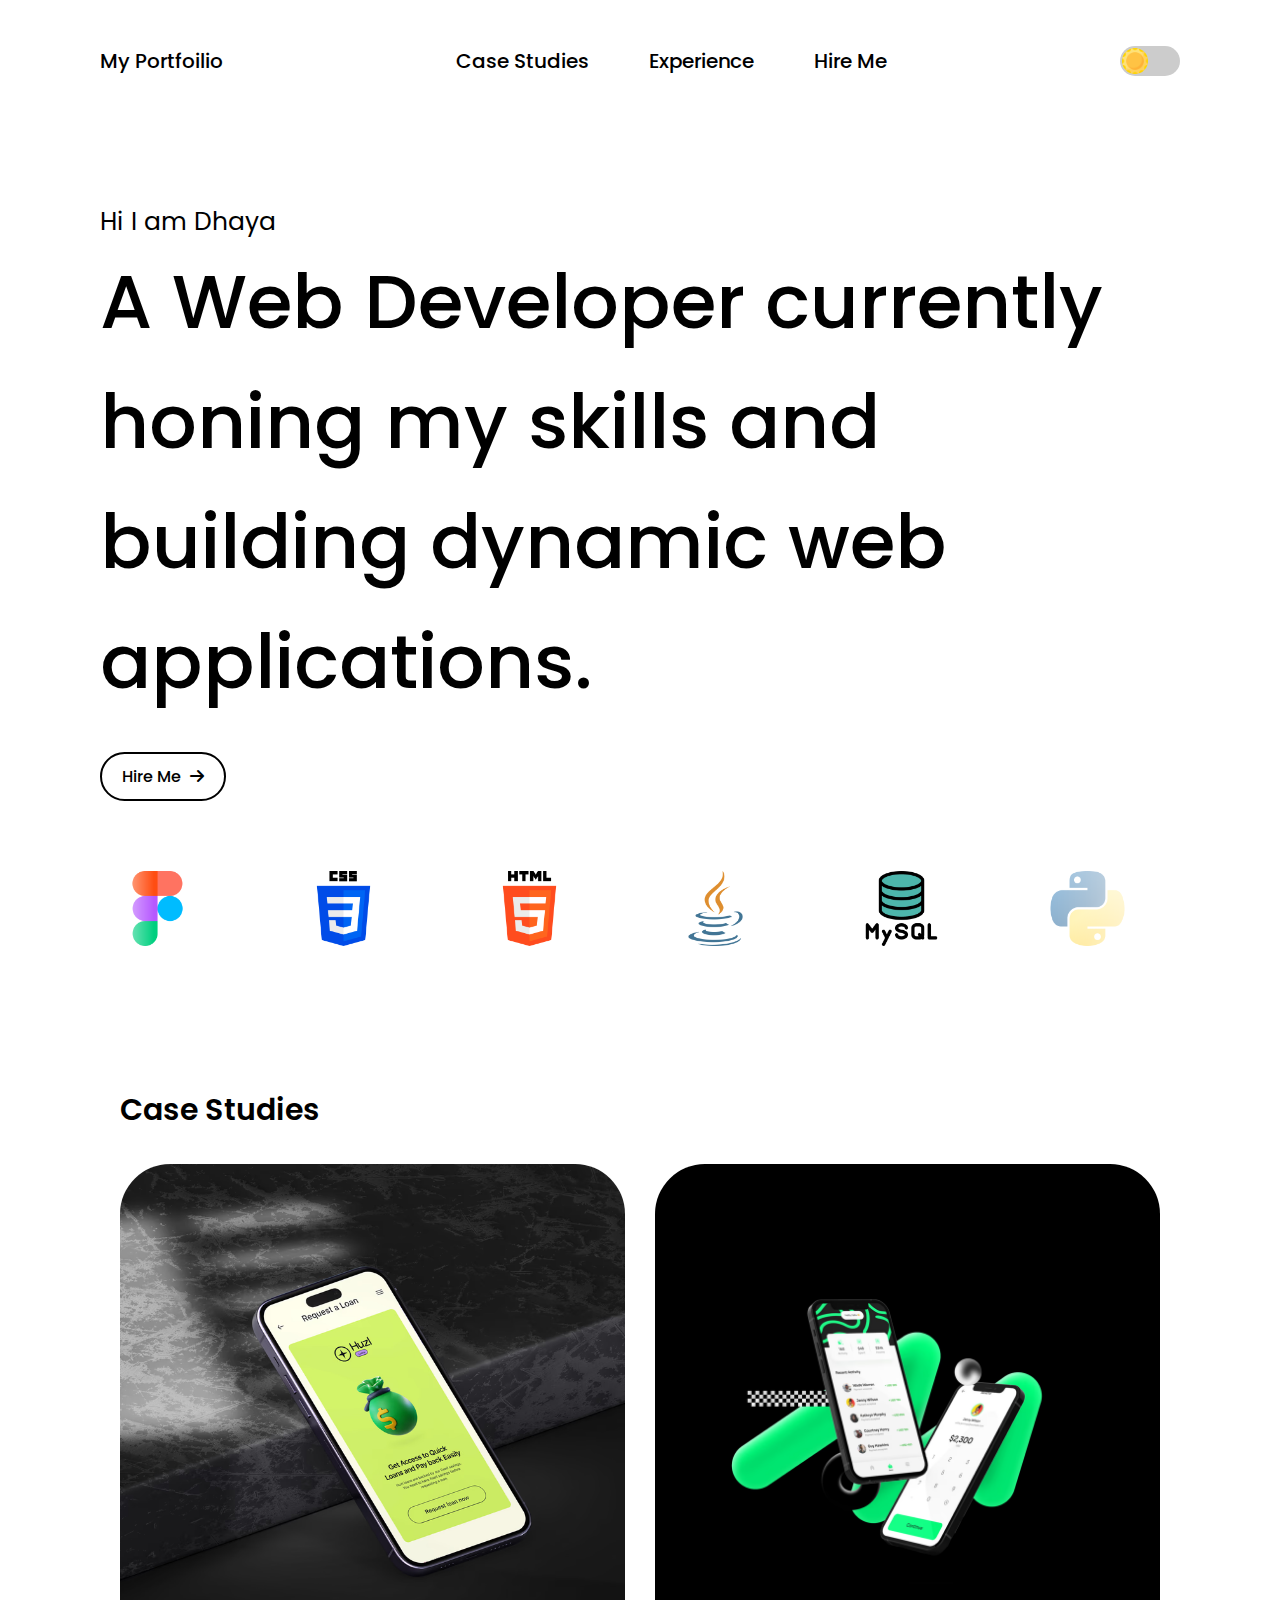
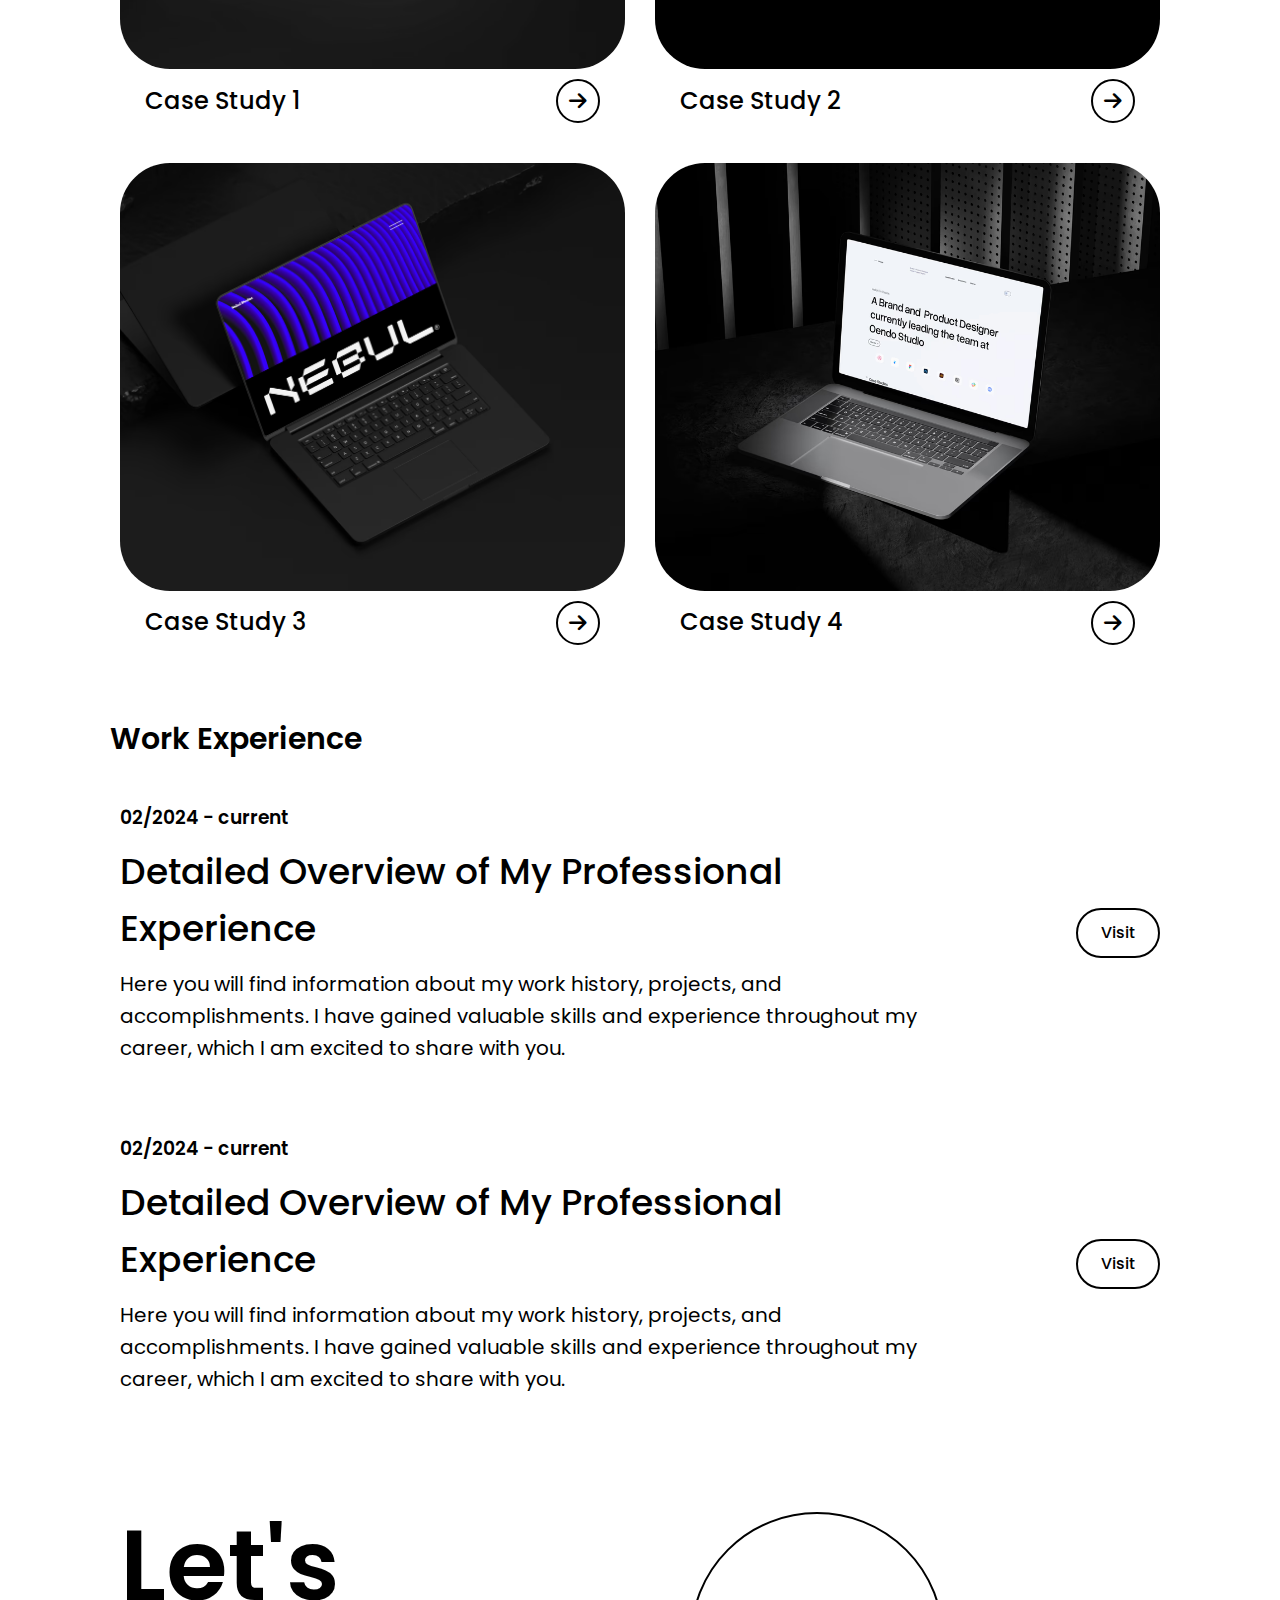
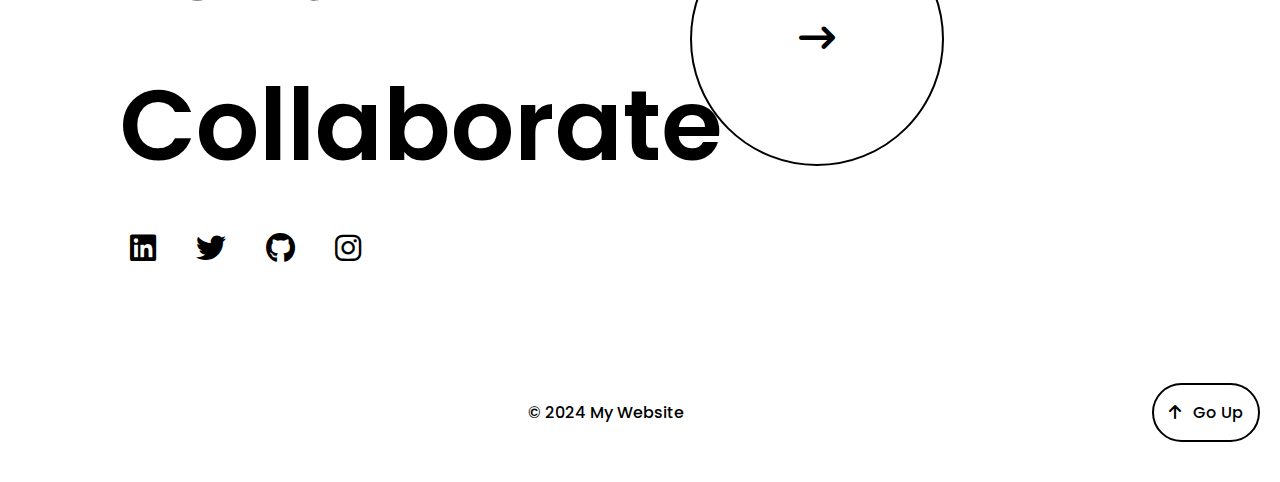
==== commit 9c6cc93c: "Update index.html" ====
--- a/index.html
+++ b/index.html
@@ -4,7 +4,7 @@
     <meta charset="UTF-8">
     <meta name="viewport" content="width=device-width, initial-scale=1.0">
     <title>Portfoilio Website</title>
-    <link rel="stylesheet" href="/assets/style.css">
+    <link rel="stylesheet" href="assets/style.css">
     <!-- Google Fonts -->
     <link rel="preconnect" href="https://fonts.googleapis.com">
     <link rel="preconnect" href="https://fonts.gstatic.com" crossorigin>
@@ -19,9 +19,9 @@
                 <p>My Portfoilio</p>
             </div>
             <ul>
-                <li><a href="/#case-studies" class="poppins-medium">Case Studies</a></li>
-                <li><a href="/#experience" class="poppins-medium">Experience</a></li>
-                <li><a href="/#hire-me" class="poppins-medium">Hire Me</i></a></li>
+                <li><a href="#case-studies" class="poppins-medium">Case Studies</a></li>
+                <li><a href="#experience" class="poppins-medium">Experience</a></li>
+                <li><a href="#hire-me" class="poppins-medium">Hire Me</i></a></li>
             </ul>
             <div class="toggle">
                 <input type="checkbox" id="mode-toggle" class="toggle__input">
@@ -145,6 +145,6 @@
         </div>
     </footer>
     
-    <script src="/assets/script.js"></script> 
+    <script src="assets/script.js"></script> 
 </body>
 </html>
--- a/assets/style.css
+++ b/assets/style.css
@@ -472,11 +472,11 @@
 
 /* Individual Image */
 .carousel-images img {
-    width: 50px; /* Adjust size as needed */
-    height: 50px;
+    width: 75px; /* Adjust size as needed */
+    height: 75px;
     padding: 20px;
     border-radius: 20%;
-    background-color: var(--neutral);
+    /* background-color: var(--neutral); */
 }
 
 
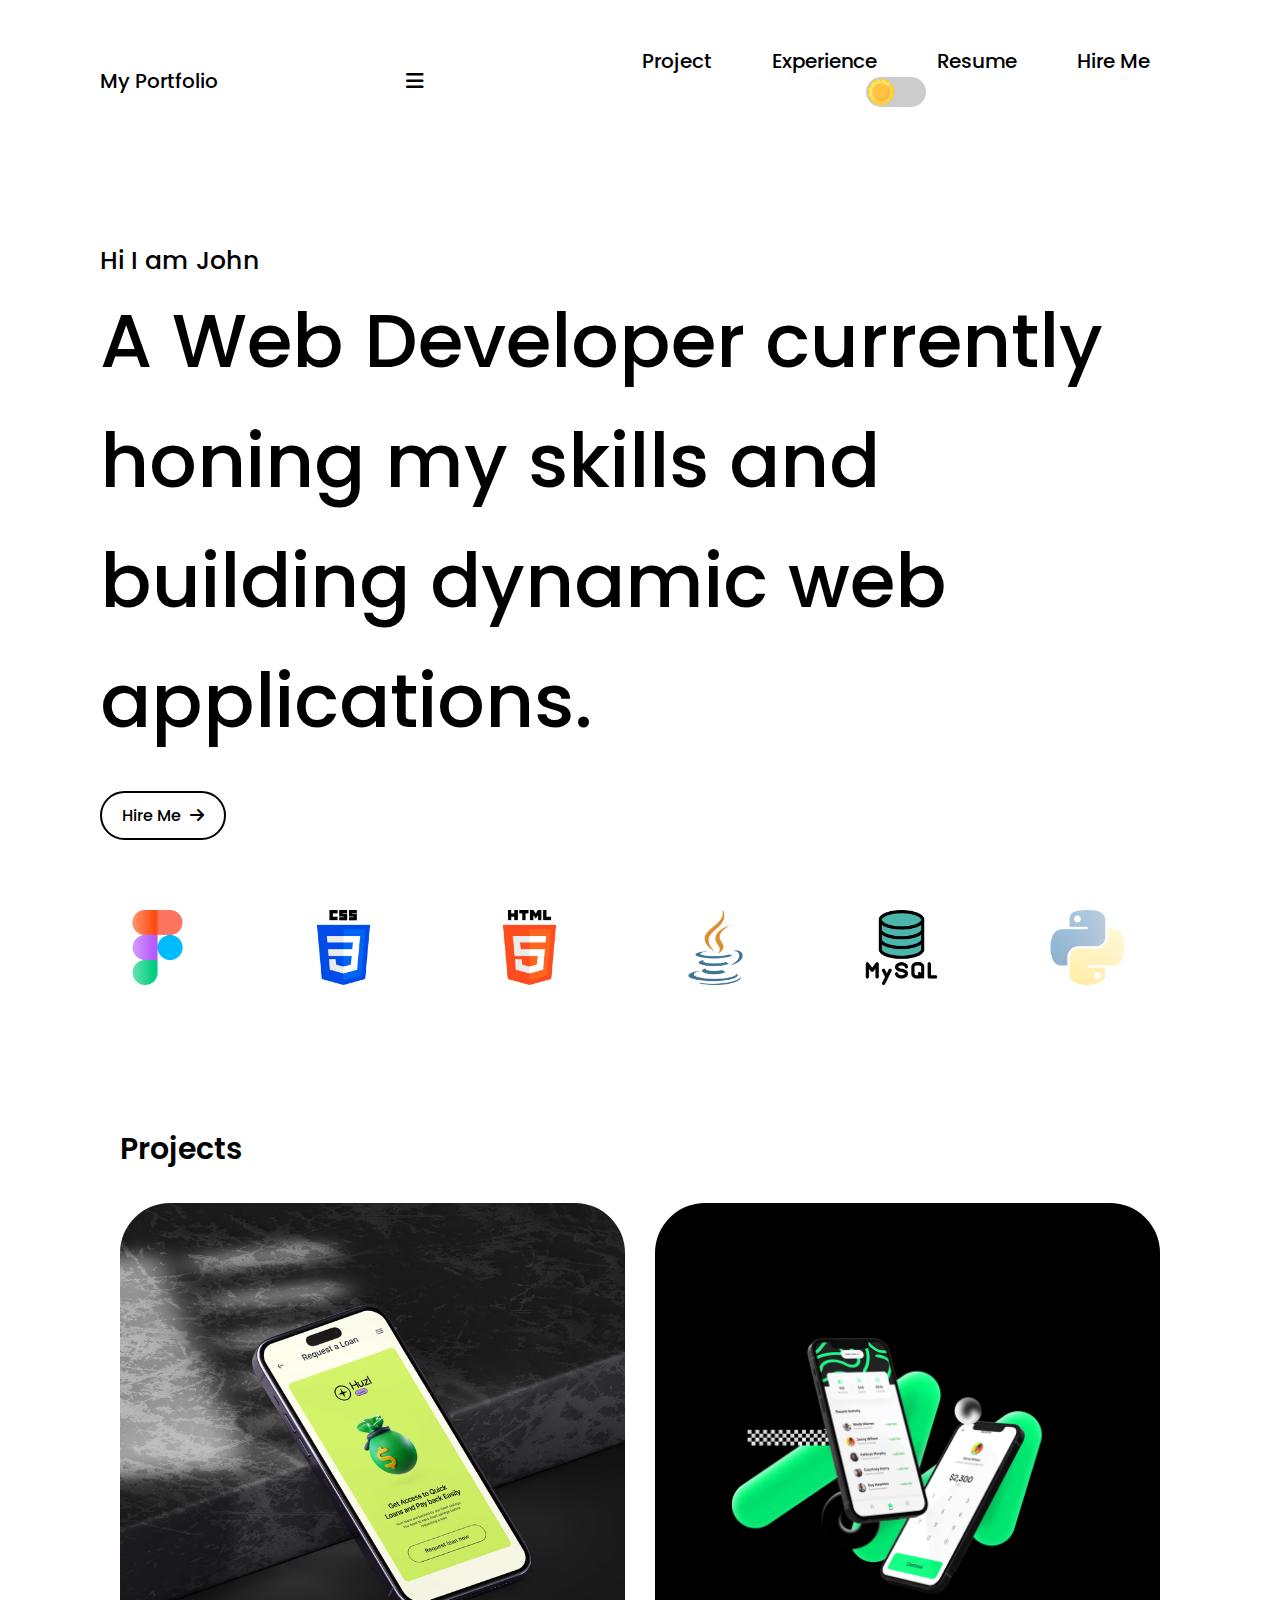
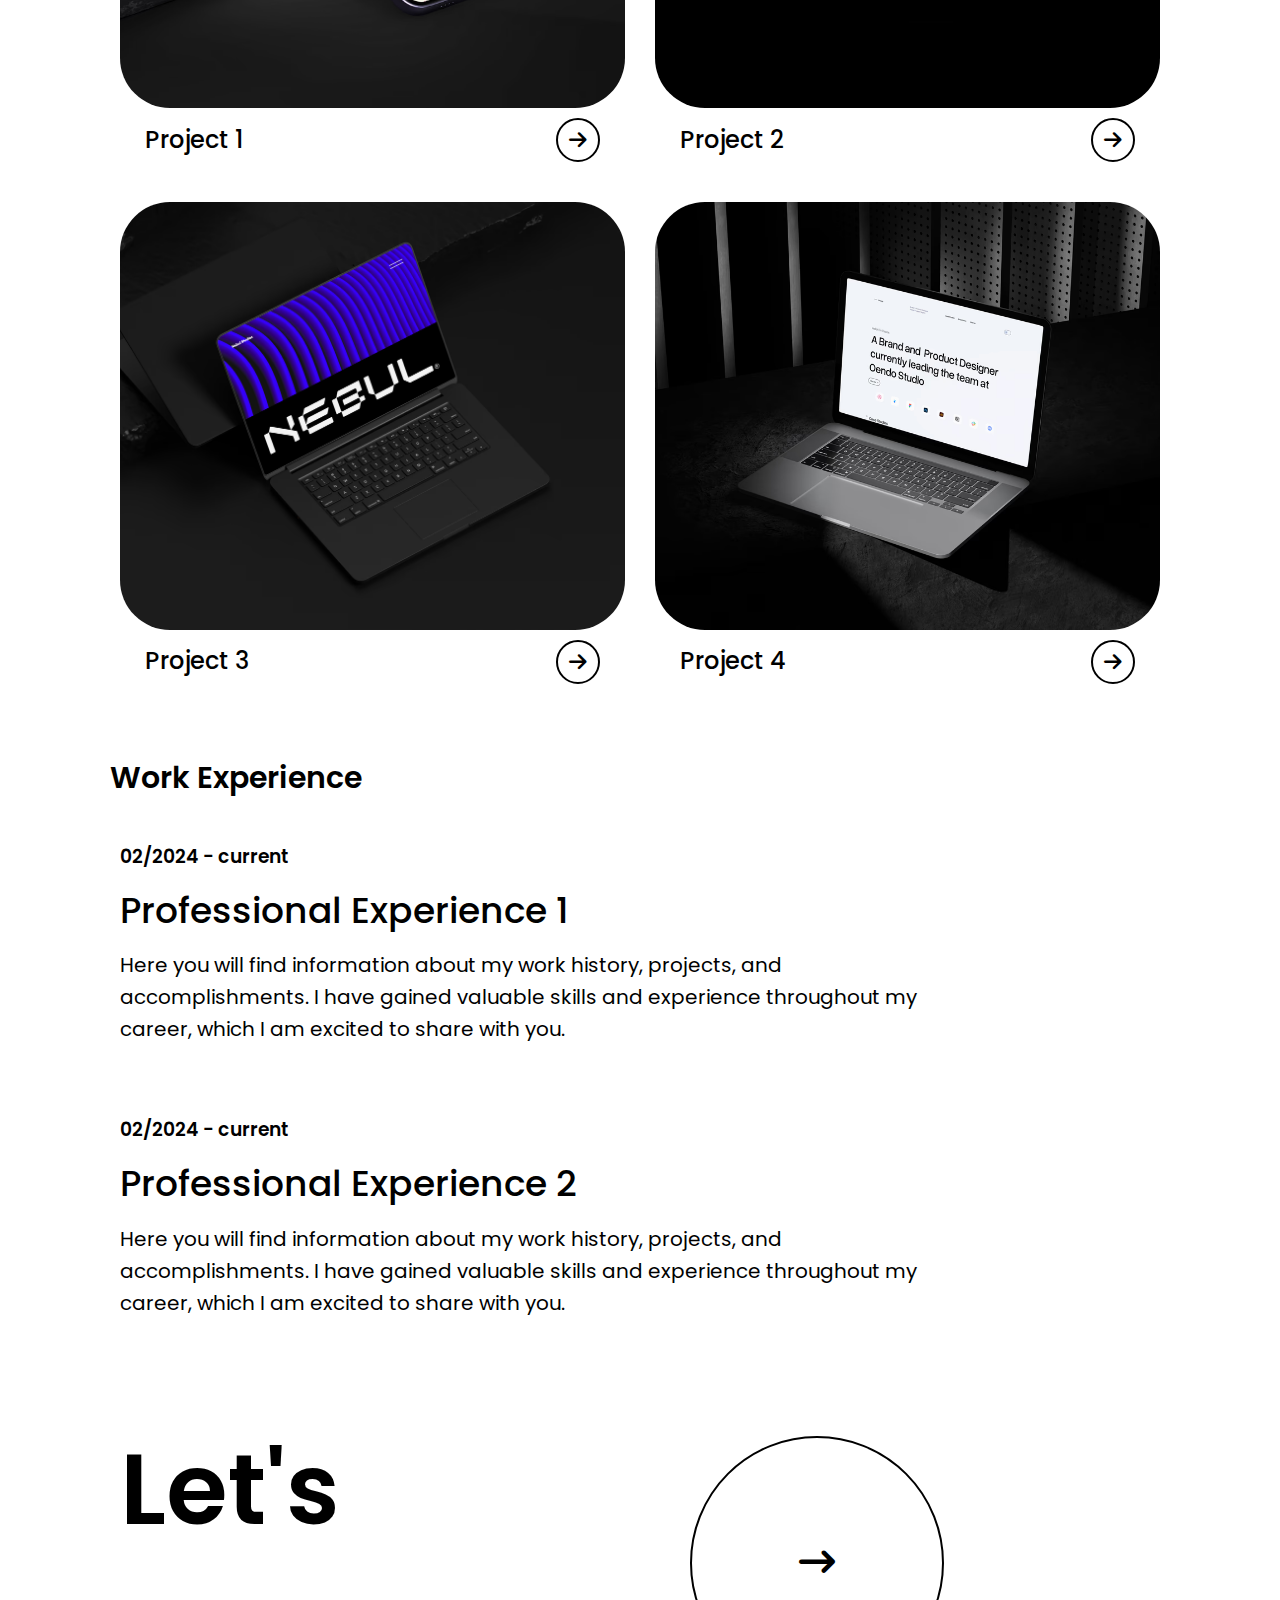
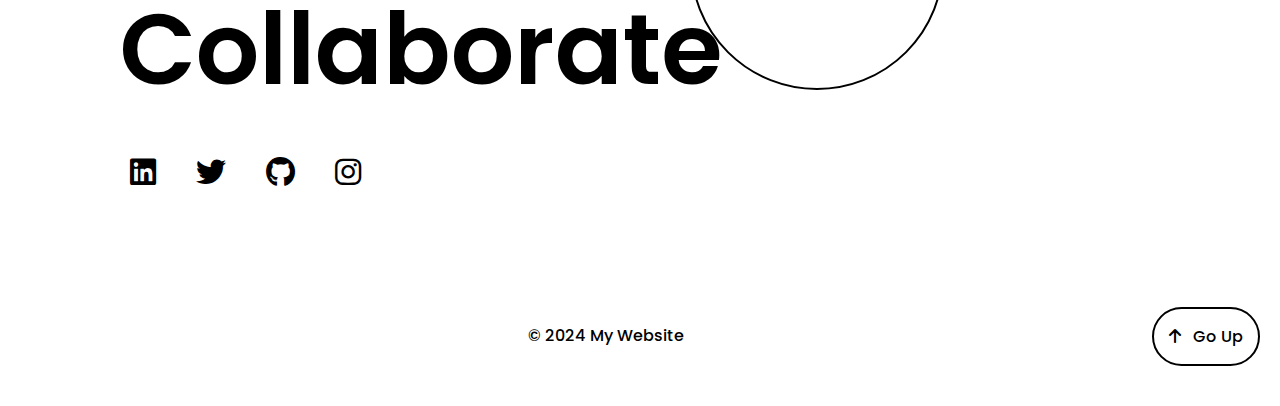
==== commit 500220d6: "Update index.html" ====
--- a/index.html
+++ b/index.html
@@ -14,25 +14,29 @@
 </head>
 <body class="poppins-regular">
     <header>
-        <nav>
-            <div class="logo-name poppins-bold">
-                <p>My Portfoilio</p>
+        <nav class="navbar" id="navbar">
+           <div class="logo-name poppins-bold">
+                <p>My Portfolio</p>
             </div>
-            <ul>
-                <li><a href="#case-studies" class="poppins-medium">Case Studies</a></li>
-                <li><a href="#experience" class="poppins-medium">Experience</a></li>
-                <li><a href="#hire-me" class="poppins-medium">Hire Me</i></a></li>
-            </ul>
-            <div class="toggle">
-                <input type="checkbox" id="mode-toggle" class="toggle__input">
-                <label for="mode-toggle" class="toggle__label"></label>
+            <i class="fa-solid fa-bars" id="menu-icon" aria-hidden="true"></i>
+            <div class="nav-right">
+                <ul class="navbar-link">
+                    <li><a href="#case-studies" class="poppins-medium">Project</a></li>
+                    <li><a href="#experience" class="poppins-medium">Experience</a></li>
+                    <li><a href="#" class="poppins-medium" target="_blank">Resume</a></li>
+                    <li><a href="#hire-me" class="poppins-medium">Hire Me</i></a></li>
+                </ul>
+                <div class="toggle">
+                    <input type="checkbox" id="mode-toggle" class="toggle__input">
+                    <label for="mode-toggle" class="toggle__label"></label>
+                </div>
             </div>
         </nav>
     </header>
     <main class="homepage" id="homepage">
         <!-- Section 1 -->
-        <section id="banner" class="banner">
-            <h2 class="poppins-regular">Hi I am Dhaya</h2>
+        <section id="banner" class="banner animate-on-scroll fadeInUp">
+            <h2 class="poppins-medium">Hi I am John</h2>
             <h1 class="poppins-medium">A Web Developer currently honing my skills and building dynamic web applications.</h1>
             <a href="#" alt="Hire Me Button"><button class="hire-me-button" id="hire-me-button">Hire Me  <i class="fas fa-arrow-right"></i></button> </a>
             <div class="carousel">
@@ -55,34 +59,34 @@
         </section>
 
         <!-- Section 2 -->
-        <section id="case-studies" class="case-studies">
-            <h2 class="poppins-semibold">Case Studies</h2>
+        <section id="case-studies" class="case-studies animate-on-scroll zoomIn">
+            <h2 class="poppins-semibold">Projects</h2>
             <div class="case-study-grid">
-                <div class="case-study">
-                    <img src="assets/images/case-study/case study 1.avif" alt="Case Study 1">
+                <div class="case-study animate-on-scroll zoomIn">
+                    <img src="assets/images/case-study/case study 1.avif" alt="Project 1">
                     <div class="case-study-info">
-                        <a href="case-study1.html" class="case-study-link">Case Study 1</a>
+                        <a href="case-study1.html" class="case-study-link">Project 1</a>
                         <a href="case-study1.html" class="case-study-arrow"><i class="fas fa-arrow-right"></i></a>
                     </div>
                 </div>
-                <div class="case-study">
-                    <img src="assets/images/case-study/case study 2.avif" alt="Case Study 2">
+                <div class="case-study animate-on-scroll zoomIn">
+                    <img src="assets/images/case-study/case study 2.avif" alt="Project 2">
                     <div class="case-study-info">
-                        <a href="case-study2.html" class="case-study-link">Case Study 2</a>
+                        <a href="case-study2.html" class="case-study-link">Project 2</a>
                         <a href="case-study2.html" class="case-study-arrow"><i class="fas fa-arrow-right"></i></a>
                     </div>
                 </div>
-                <div class="case-study">
-                    <img src="assets/images/case-study/case study 3.avif" alt="Case Study 3">
+                <div class="case-study animate-on-scroll zoomIn">
+                    <img src="assets/images/case-study/case study 3.avif" alt="Project 3">
                     <div class="case-study-info">
-                        <a href="case-study3.html" class="case-study-link">Case Study 3</a>
+                        <a href="case-study3.html" class="case-study-link">Project 3</a>
                         <a href="case-study3.html" class="case-study-arrow"><i class="fas fa-arrow-right"></i></a>
                     </div>
                 </div>
-                <div class="case-study">
-                    <img src="assets/images/case-study/case study 4.avif" alt="Case Study 4">
+                <div class="case-study animate-on-scroll zoomIn">
+                    <img src="assets/images/case-study/case study 4.avif" alt="Project 4">
                     <div class="case-study-info">
-                        <a href="case-study4.html" class="case-study-link">Case Study 4</a>
+                        <a href="case-study4.html" class="case-study-link">Project 4</a>
                         <a href="case-study4.html" class="case-study-arrow"><i class="fas fa-arrow-right"></i></a>
                     </div>
                 </div>
@@ -90,32 +94,32 @@
         </section>
         
         <!-- Section 3 -->
-        <section id="experience" class="experience">
+        <section id="experience" class="experience animate-on-scroll fadeInRight">
             <h2 class="poppins-semibold">Work Experience</h2>
         
             <!-- Experience 1 -->
             <div class="experience-content">
                 <div class="experience-text">
                     <h3 class="poppins-semibold">02/2024 - current</h3>
-                    <h1 class="poppins-medium">Detailed Overview of My Professional Experience</h1>
+                    <h1 class="poppins-medium">Professional Experience 1</h1>
                     <p class="poppins-regular">Here you will find information about my work history, projects, and accomplishments. I have gained valuable skills and experience throughout my career, which I am excited to share with you.</p>
                 </div>
-                <a href="#visit" class="visit-button">Visit <i class="fas fa-arrow-right"></i></a>
+                <!-- <a href="#visit" class="visit-button">Visit <i class="fas fa-arrow-right"></i></a> -->
             </div>
         
             <!-- Experience 2 -->
             <div class="experience-content">
                 <div class="experience-text">
                     <h3 class="poppins-semibold">02/2024 - current</h3>
-                    <h1 class="poppins-medium">Detailed Overview of My Professional Experience</h1>
+                    <h1 class="poppins-medium">Professional Experience 2</h1>
                     <p class="poppins-regular">Here you will find information about my work history, projects, and accomplishments. I have gained valuable skills and experience throughout my career, which I am excited to share with you.</p>
                 </div>
-                <a href="#visit" class="visit-button">Visit <i class="fas fa-arrow-right"></i></a>
+                <!-- <a href="#visit" class="visit-button">Visit <i class="fas fa-arrow-right"></i></a> -->
             </div>
         </section>
         
         <!-- Section 4 -->
-        <section id="hire-me">
+        <section id="hire-me" class="hire-me animate-on-scroll zoomIn">
             <div class="hire-me-container">
                 <div class="hire-me-content">
                     <h1 class="poppins-semibold">Let's Collaborate</h1>
@@ -136,7 +140,7 @@
         </section>
 
     </main>
-    <footer>
+    <footer class="footer" id="footer">
         <div class="footer-content">
             <p class="poppins-medium">&copy; 2024 My Website</p>
             <button class="go-up-button" onclick="scrollToTop()">
